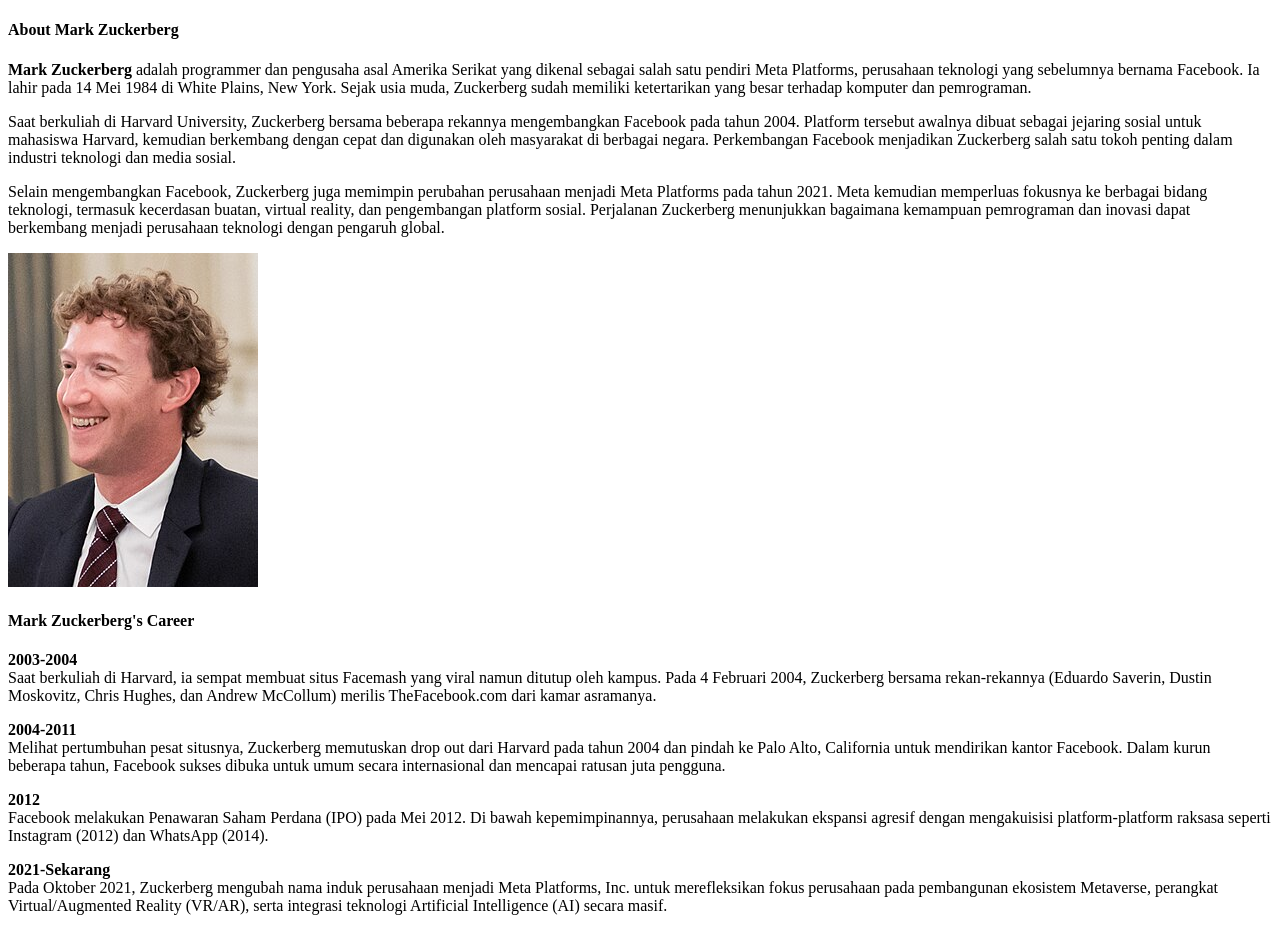
==== cv.html @ 71e7e444 "careers" ====
<!DOCTYPE html>
<html lang="en">
<head>
    <meta charset="UTF-8">
    <meta name="viewport" content="width=device-width, initial-scale=1.0">
    <title>Mark Zuckerberg | Portofolio</title>
    
    <link rel="stylesheet" href="style.css">
</head>

<body>
    <section id="about">
        <div class="profil">
            <h4> About Mark Zuckerberg</h4>
            <p><b>Mark Zuckerberg</b> adalah programmer dan pengusaha asal Amerika Serikat yang dikenal sebagai salah satu pendiri Meta Platforms, perusahaan teknologi yang sebelumnya bernama Facebook. Ia lahir pada 14 Mei 1984 di White Plains, New York. Sejak usia muda, Zuckerberg sudah memiliki ketertarikan yang besar terhadap komputer dan pemrograman.</p>
            <p>Saat berkuliah di Harvard University, Zuckerberg bersama beberapa rekannya mengembangkan Facebook pada tahun 2004. Platform tersebut awalnya dibuat sebagai jejaring sosial untuk mahasiswa Harvard, kemudian berkembang dengan cepat dan digunakan oleh masyarakat di berbagai negara. Perkembangan Facebook menjadikan Zuckerberg salah satu tokoh penting dalam industri teknologi dan media sosial.</p>
            <p>Selain mengembangkan Facebook, Zuckerberg juga memimpin perubahan perusahaan menjadi Meta Platforms pada tahun 2021. Meta kemudian memperluas fokusnya ke berbagai bidang teknologi, termasuk kecerdasan buatan, virtual reality, dan pengembangan platform sosial. Perjalanan Zuckerberg menunjukkan bagaimana kemampuan pemrograman dan inovasi dapat berkembang menjadi perusahaan teknologi dengan pengaruh global.</p>

            <img src="./images/markzuck.jpg">
        </div>
    </section>

    <section id="career">
        <div class="job">
            <h4> Mark Zuckerberg's Career </h4>
            <div class="timeline"> 
                <p> <b>2003-2004</b> <br> Saat berkuliah di Harvard, ia sempat membuat situs Facemash yang viral namun ditutup oleh kampus. Pada 4 Februari 2004, Zuckerberg bersama rekan-rekannya (Eduardo Saverin, Dustin Moskovitz, Chris Hughes, dan Andrew McCollum) merilis TheFacebook.com dari kamar asramanya.</p>
                <p> <b>2004-2011</b><br> Melihat pertumbuhan pesat situsnya, Zuckerberg memutuskan drop out dari Harvard pada tahun 2004 dan pindah ke Palo Alto, California untuk mendirikan kantor Facebook. Dalam kurun beberapa tahun, Facebook sukses dibuka untuk umum secara internasional dan mencapai ratusan juta pengguna.</p>
                <p> <b>2012</b> <br> Facebook melakukan Penawaran Saham Perdana (IPO) pada Mei 2012. Di bawah kepemimpinannya, perusahaan melakukan ekspansi agresif dengan mengakuisisi platform-platform raksasa seperti Instagram (2012) dan WhatsApp (2014).</p>
                <p> <b>2021-Sekarang</b> <br> Pada Oktober 2021, Zuckerberg mengubah nama induk perusahaan menjadi Meta Platforms, Inc. untuk merefleksikan fokus perusahaan pada pembangunan ekosistem Metaverse, perangkat Virtual/Augmented Reality (VR/AR), serta integrasi teknologi Artificial Intelligence (AI) secara masif.</p>
            </div>
        </div>
    </section>

    <section id="education">
        <div class="study">

        </div>
    </section>
</body>
</html>
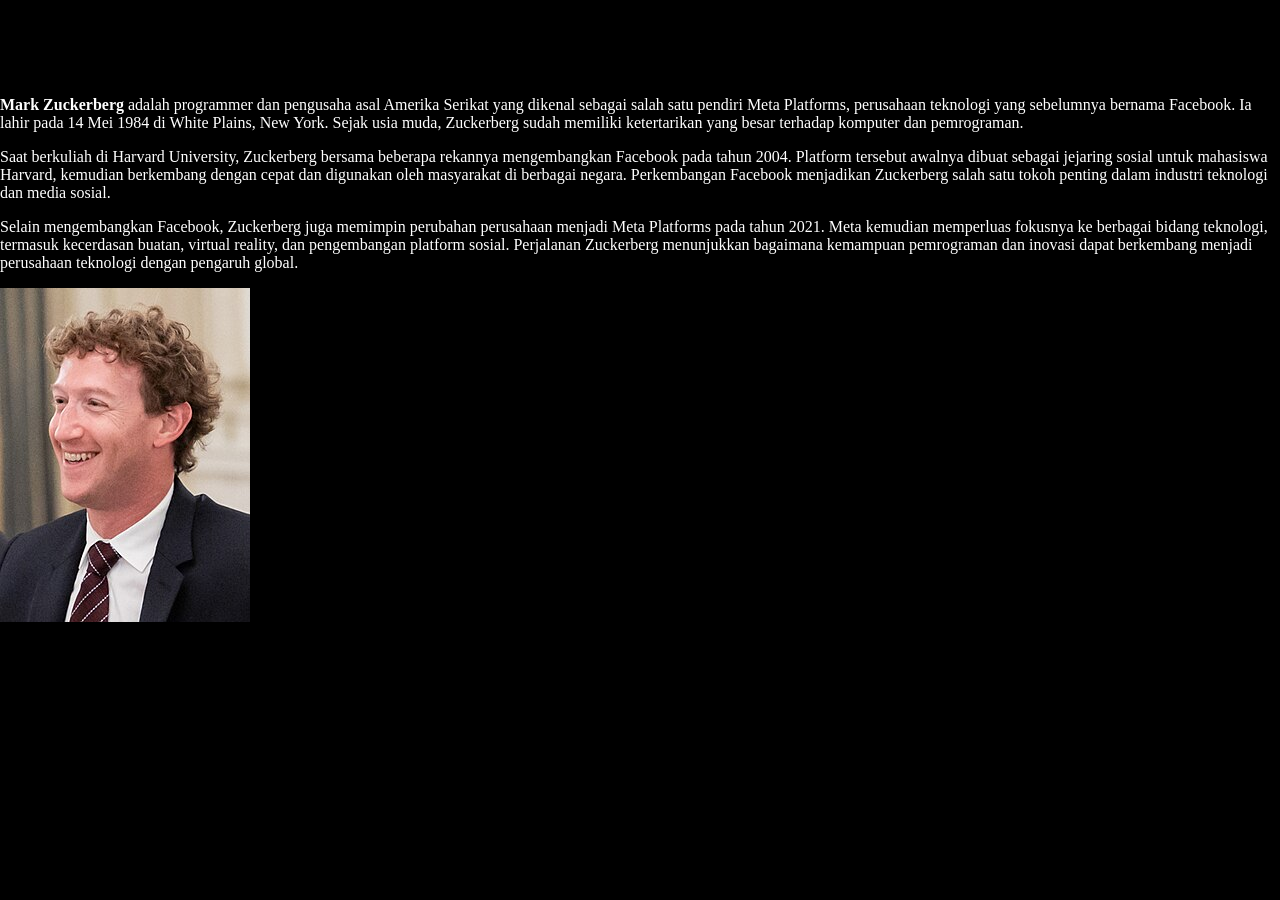
==== commit d977ed4e: "Update" ====
--- a/cv.html
+++ b/cv.html
@@ -11,7 +11,6 @@
 <body>
     <section id="about">
         <div class="profil">
-            <h4> About Mark Zuckerberg</h4>
             <p><b>Mark Zuckerberg</b> adalah programmer dan pengusaha asal Amerika Serikat yang dikenal sebagai salah satu pendiri Meta Platforms, perusahaan teknologi yang sebelumnya bernama Facebook. Ia lahir pada 14 Mei 1984 di White Plains, New York. Sejak usia muda, Zuckerberg sudah memiliki ketertarikan yang besar terhadap komputer dan pemrograman.</p>
             <p>Saat berkuliah di Harvard University, Zuckerberg bersama beberapa rekannya mengembangkan Facebook pada tahun 2004. Platform tersebut awalnya dibuat sebagai jejaring sosial untuk mahasiswa Harvard, kemudian berkembang dengan cepat dan digunakan oleh masyarakat di berbagai negara. Perkembangan Facebook menjadikan Zuckerberg salah satu tokoh penting dalam industri teknologi dan media sosial.</p>
             <p>Selain mengembangkan Facebook, Zuckerberg juga memimpin perubahan perusahaan menjadi Meta Platforms pada tahun 2021. Meta kemudian memperluas fokusnya ke berbagai bidang teknologi, termasuk kecerdasan buatan, virtual reality, dan pengembangan platform sosial. Perjalanan Zuckerberg menunjukkan bagaimana kemampuan pemrograman dan inovasi dapat berkembang menjadi perusahaan teknologi dengan pengaruh global.</p>
@@ -22,13 +21,7 @@
 
     <section id="career">
         <div class="job">
-            <h4> Mark Zuckerberg's Career </h4>
-            <div class="timeline"> 
-                <p> <b>2003-2004</b> <br> Saat berkuliah di Harvard, ia sempat membuat situs Facemash yang viral namun ditutup oleh kampus. Pada 4 Februari 2004, Zuckerberg bersama rekan-rekannya (Eduardo Saverin, Dustin Moskovitz, Chris Hughes, dan Andrew McCollum) merilis TheFacebook.com dari kamar asramanya.</p>
-                <p> <b>2004-2011</b><br> Melihat pertumbuhan pesat situsnya, Zuckerberg memutuskan drop out dari Harvard pada tahun 2004 dan pindah ke Palo Alto, California untuk mendirikan kantor Facebook. Dalam kurun beberapa tahun, Facebook sukses dibuka untuk umum secara internasional dan mencapai ratusan juta pengguna.</p>
-                <p> <b>2012</b> <br> Facebook melakukan Penawaran Saham Perdana (IPO) pada Mei 2012. Di bawah kepemimpinannya, perusahaan melakukan ekspansi agresif dengan mengakuisisi platform-platform raksasa seperti Instagram (2012) dan WhatsApp (2014).</p>
-                <p> <b>2021-Sekarang</b> <br> Pada Oktober 2021, Zuckerberg mengubah nama induk perusahaan menjadi Meta Platforms, Inc. untuk merefleksikan fokus perusahaan pada pembangunan ekosistem Metaverse, perangkat Virtual/Augmented Reality (VR/AR), serta integrasi teknologi Artificial Intelligence (AI) secara masif.</p>
-            </div>
+            
         </div>
     </section>
 
--- a/style.css
+++ b/style.css
@@ -0,0 +1,119 @@
+body {
+    margin: 0;
+    padding-top: 80px;
+    background-color: black;
+    color: white;
+}
+
+nav {
+    display: flex;
+    justify-content: space-between;
+    align-items: center;
+    padding: 20px 60px;
+    background-color: black;
+    box-shadow: 0 2px 10px rgba(0, 0, 0, 0.1);
+
+    position: fixed;
+    top: 0;
+    left: 0;
+    width: 100%;
+    box-sizing: border-box;
+    z-index: 1000;
+}
+
+nav h1 {
+    font-size: 24px;
+    margin: 0;
+}
+
+#nav {
+    display: flex;
+    list-style: none;
+    gap: 35px;
+    margin: 0;
+    padding: 0;
+}
+
+#nav a {
+    text-decoration: none;
+    color: white;
+    font-size: 16px;
+    font-weight: bold;
+    transition: 0.3s;
+}
+
+#nav a:hover {
+    text-decoration: underline;
+}
+
+#home {
+    text-align: center;
+    padding: 200px 20px;
+}
+
+#home h2 {
+    max-width: 1100px;
+    margin: 0 auto 40px;
+    text-align: left;
+    font-size: 80px;
+}
+
+.konten {
+    max-width: 1100px;
+    margin: auto;
+    display: flex;
+    align-items: center;
+    justify-content: space-between;
+    gap: 60px;
+}
+
+.deskripsi {
+    max-width: 900px;
+    text-align: left;
+    font-size: 25px;
+    line-height: 1.6;
+}
+
+#home button {
+    margin-top: 30px;
+    padding: 15px 35px;
+    font-size: 17px;
+    font-weight: bold;
+    border: none;
+    border-radius: 8px;
+    background-color: white;
+    color: black;
+    cursor: pointer;
+    transition: 0.3s;
+}
+
+#home button:hover {
+    transform: scale(1.05);
+    background-color: black;
+    color: white;
+    border: 2px solid white;
+}
+
+@media (max-width: 768px) {
+    nav {
+        padding: 20px;
+    }
+
+    #nav {
+        gap: 15px;
+    }
+
+    .konten {
+        flex-direction: column;
+        text-align: center;
+    }
+
+    .deskripsi {
+        text-align: center;
+    }
+
+    #home img {
+        width: 280px;
+        height: 280px;
+    }
+}
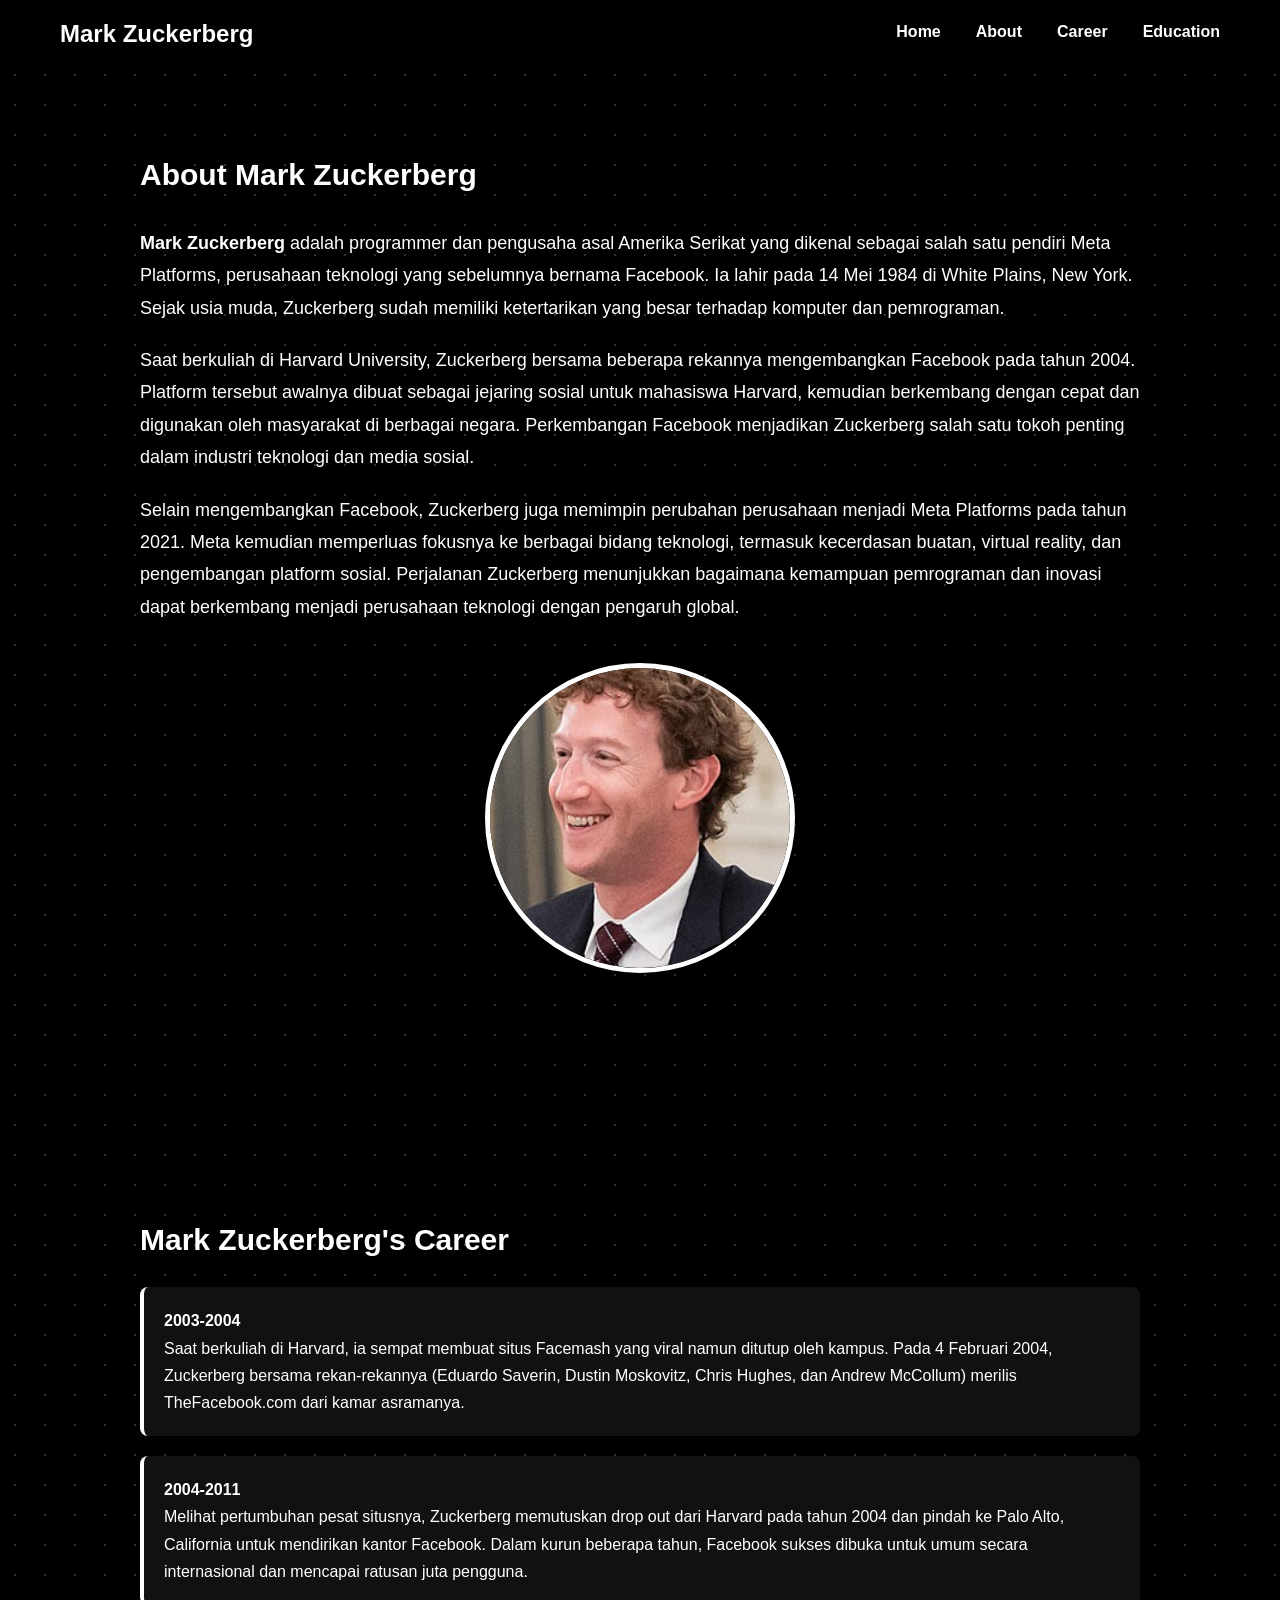
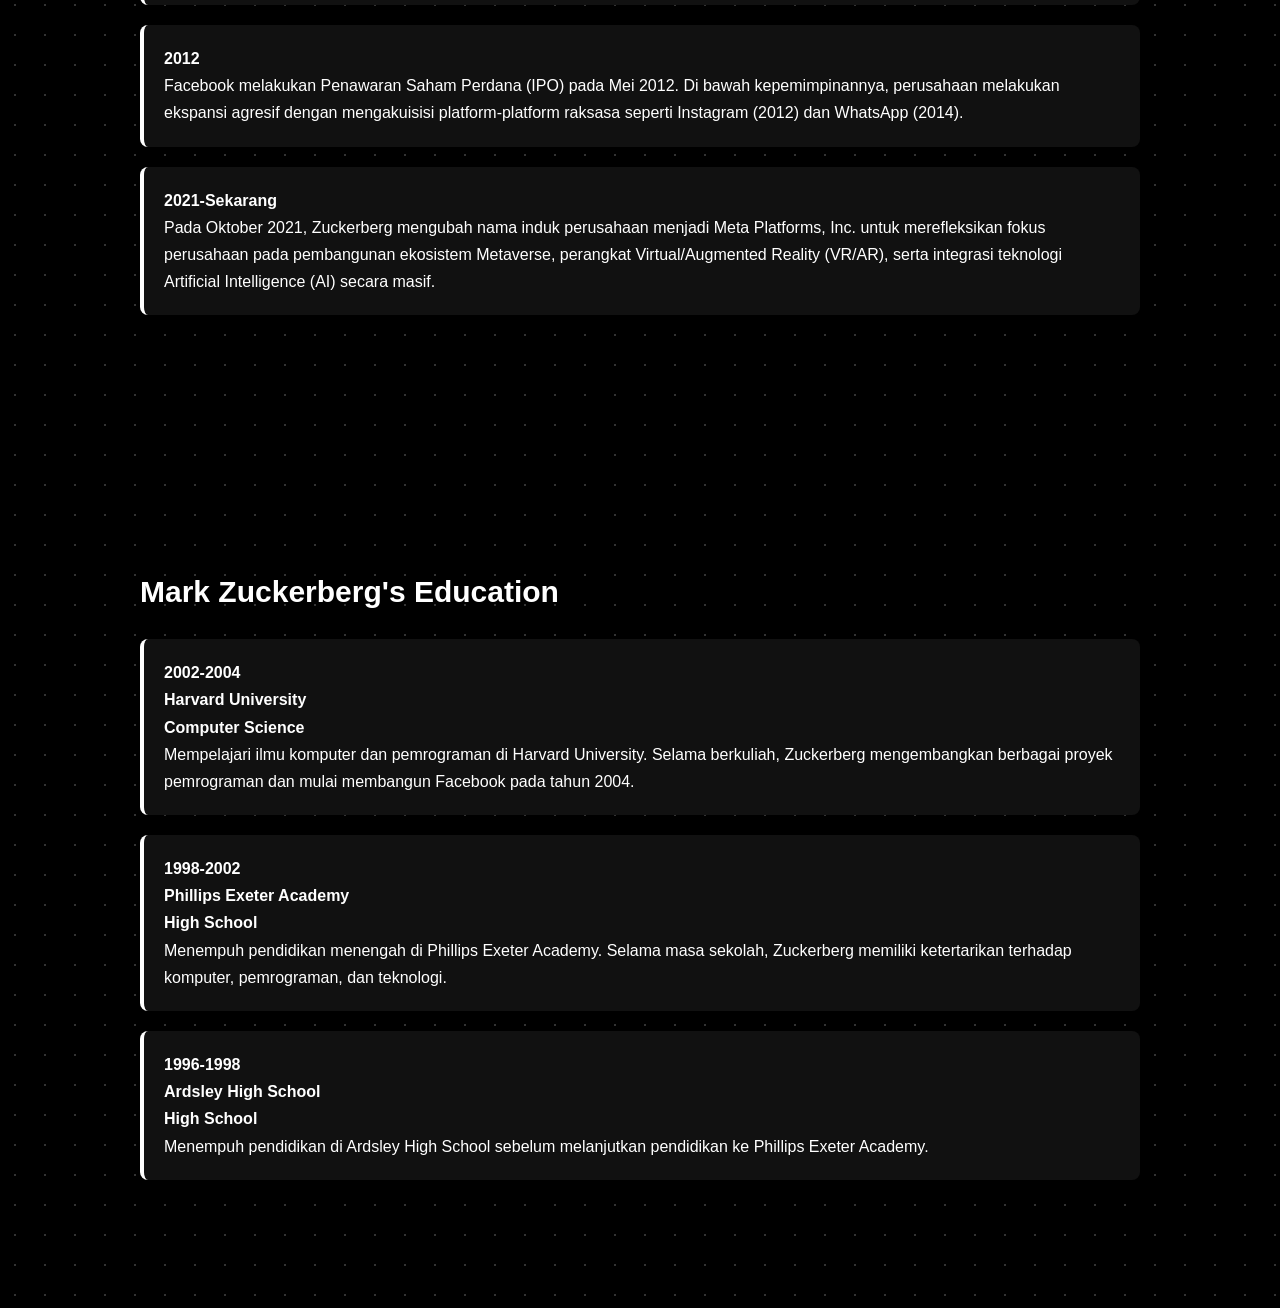
==== commit ceb6de70: "education" ====
--- a/cv.html
+++ b/cv.html
@@ -9,26 +9,54 @@
 </head>
 
 <body>
+    <header>
+        <nav>
+            <h1>Mark Zuckerberg</h1>
+                <ul id="nav">
+                    <li><a href="#home">Home</a></li>
+                    <li><a href="cv.html#about" target="_blank">About</a></li>
+                    <li><a href="cv.html#career" target="_blank">Career</a></li>
+                    <li><a href="cv.html#education" target="_blank">Education</a></li>
+                </ul>
+        </nav>
+    </header>
+
     <section id="about">
         <div class="profil">
+            <h4> About Mark Zuckerberg</h4>
             <p><b>Mark Zuckerberg</b> adalah programmer dan pengusaha asal Amerika Serikat yang dikenal sebagai salah satu pendiri Meta Platforms, perusahaan teknologi yang sebelumnya bernama Facebook. Ia lahir pada 14 Mei 1984 di White Plains, New York. Sejak usia muda, Zuckerberg sudah memiliki ketertarikan yang besar terhadap komputer dan pemrograman.</p>
             <p>Saat berkuliah di Harvard University, Zuckerberg bersama beberapa rekannya mengembangkan Facebook pada tahun 2004. Platform tersebut awalnya dibuat sebagai jejaring sosial untuk mahasiswa Harvard, kemudian berkembang dengan cepat dan digunakan oleh masyarakat di berbagai negara. Perkembangan Facebook menjadikan Zuckerberg salah satu tokoh penting dalam industri teknologi dan media sosial.</p>
             <p>Selain mengembangkan Facebook, Zuckerberg juga memimpin perubahan perusahaan menjadi Meta Platforms pada tahun 2021. Meta kemudian memperluas fokusnya ke berbagai bidang teknologi, termasuk kecerdasan buatan, virtual reality, dan pengembangan platform sosial. Perjalanan Zuckerberg menunjukkan bagaimana kemampuan pemrograman dan inovasi dapat berkembang menjadi perusahaan teknologi dengan pengaruh global.</p>
 
-            <img src="./images/markzuck.jpg">
+            <div class="profil-img">
+                <img src="./images/markzuck.jpg">
+            </div>
         </div>
     </section>
 
     <section id="career">
         <div class="job">
-            
+            <h4> Mark Zuckerberg's Career </h4>
+            <div class="timeline"> 
+                <p> <b>2003-2004</b> <br> Saat berkuliah di Harvard, ia sempat membuat situs Facemash yang viral namun ditutup oleh kampus. Pada 4 Februari 2004, Zuckerberg bersama rekan-rekannya (Eduardo Saverin, Dustin Moskovitz, Chris Hughes, dan Andrew McCollum) merilis TheFacebook.com dari kamar asramanya.</p>
+                <p> <b>2004-2011</b><br> Melihat pertumbuhan pesat situsnya, Zuckerberg memutuskan drop out dari Harvard pada tahun 2004 dan pindah ke Palo Alto, California untuk mendirikan kantor Facebook. Dalam kurun beberapa tahun, Facebook sukses dibuka untuk umum secara internasional dan mencapai ratusan juta pengguna.</p>
+                <p> <b>2012</b> <br> Facebook melakukan Penawaran Saham Perdana (IPO) pada Mei 2012. Di bawah kepemimpinannya, perusahaan melakukan ekspansi agresif dengan mengakuisisi platform-platform raksasa seperti Instagram (2012) dan WhatsApp (2014).</p>
+                <p> <b>2021-Sekarang</b> <br> Pada Oktober 2021, Zuckerberg mengubah nama induk perusahaan menjadi Meta Platforms, Inc. untuk merefleksikan fokus perusahaan pada pembangunan ekosistem Metaverse, perangkat Virtual/Augmented Reality (VR/AR), serta integrasi teknologi Artificial Intelligence (AI) secara masif.</p>
+            </div>
         </div>
     </section>
 
     <section id="education">
-        <div class="study">
+    <div class="study">
+        <h4>Mark Zuckerberg's Education</h4>
 
+        <div class="timeline">
+            <p> <b>2002-2004</b> <br> <b>Harvard University</b> <br> <b>Computer Science</b> <br> Mempelajari ilmu komputer dan pemrograman di Harvard University. Selama berkuliah, Zuckerberg mengembangkan berbagai proyek pemrograman dan mulai membangun Facebook pada tahun 2004.</p>
+            <p> <b>1998-2002</b> <br> <b>Phillips Exeter Academy</b> <br> <b>High School</b> <br> Menempuh pendidikan menengah di Phillips Exeter Academy. Selama masa sekolah, Zuckerberg memiliki ketertarikan terhadap komputer, pemrograman, dan teknologi.</p>
+            <p> <b>1996-1998</b> <br> <b>Ardsley High School</b> <br> <b>High School</b> <br> Menempuh pendidikan di Ardsley High School sebelum melanjutkan pendidikan ke Phillips Exeter Academy.</p>
         </div>
-    </section>
+    </div>
+    
+</section>
 </body>
 </html>
--- a/style.css
+++ b/style.css
@@ -1,7 +1,12 @@
+@font-face {
+    font-family: 'Moderniz.otf';
+    src: url('./font/Moderniz.otf');
+}
+
 body {
-    margin: 0;
-    padding-top: 80px;
     background-color: black;
+    background-image: radial-gradient(#333 1px, transparent 1px);
+    background-size: 30px 30px;
     color: white;
 }
 
@@ -11,7 +16,6 @@
     align-items: center;
     padding: 20px 60px;
     background-color: black;
-    box-shadow: 0 2px 10px rgba(0, 0, 0, 0.1);
 
     position: fixed;
     top: 0;
@@ -20,10 +24,10 @@
     box-sizing: border-box;
     z-index: 1000;
 }
-
 nav h1 {
     font-size: 24px;
     margin: 0;
+    font-family: 'Moderniz.otf', sans-serif;
 }
 
 #nav {
@@ -39,11 +43,16 @@
     color: white;
     font-size: 16px;
     font-weight: bold;
-    transition: 0.3s;
+    font-family: 'Poppins', sans-serif;
+    padding-bottom: 5px;
+    transition: 0.3s;
+    display: inline-block;
 }
 
 #nav a:hover {
-    text-decoration: underline;
+    color: white;
+    transform: scale(1.05);
+    border-bottom: 2px solid white;
 }
 
 #home {
@@ -56,6 +65,7 @@
     margin: 0 auto 40px;
     text-align: left;
     font-size: 80px;
+    font-family: 'Moderniz.otf', sans-serif;
 }
 
 .konten {
@@ -72,10 +82,10 @@
     text-align: left;
     font-size: 25px;
     line-height: 1.6;
+    font-family: 'Poppins', sans-serif;
 }
 
 #home button {
-    margin-top: 30px;
     padding: 15px 35px;
     font-size: 17px;
     font-weight: bold;
@@ -85,6 +95,7 @@
     color: black;
     cursor: pointer;
     transition: 0.3s;
+    font-family: 'Moderniz', sans-serif;
 }
 
 #home button:hover {
@@ -94,26 +105,151 @@
     border: 2px solid white;
 }
 
-@media (max-width: 768px) {
-    nav {
-        padding: 20px;
-    }
-
-    #nav {
-        gap: 15px;
-    }
-
-    .konten {
-        flex-direction: column;
-        text-align: center;
-    }
-
-    .deskripsi {
-        text-align: center;
-    }
-
-    #home img {
-        width: 280px;
-        height: 280px;
-    }
+#about {
+    padding: 70px;
+}
+
+#about h4 {
+    font-size: 25px;
+    font-family: 'Moderniz.otf', sans-serif;
+}
+
+.profil {
+    max-width: 1000px;
+    text-align: left;
+    font-size: 20px;
+    line-height: 1.6;
+    font-family: 'Poppins', sans-serif;
+}
+
+.profil img {
+    width: 350px;
+    height: 350px;
+    object-fit: cover;
+    border-radius: 50%;
+}
+/* ABOUT */
+#about {
+    padding: 100px 70px;
+}
+
+#about h4 {
+    font-size: 30px;
+    margin-bottom: 25px;
+}
+
+.profil {
+    max-width: 1000px;
+    margin: auto;
+    text-align: left;
+    font-size: 18px;
+    line-height: 1.8;
+    font-family: 'Poppins', sans-serif;
+}
+
+.profil p {
+    margin-bottom: 20px;
+}
+
+.profil-img {
+    text-align: center;
+    margin-top: 40px;
+}
+
+.profil img {
+    width: 300px;
+    height: 300px;
+    object-fit: cover;
+    border-radius: 50%;
+    border: 5px solid white;
+}
+
+
+/* CAREER */
+#career {
+    padding: 100px 70px;
+}
+
+.job {
+    max-width: 1000px;
+    margin: auto;
+}
+
+.job h4 {
+    font-size: 30px;
+    font-family: 'Moderniz.otf', sans-serif;
+    margin-bottom: 30px;
+}
+
+.timeline p {
+    background-color: #111;
+    padding: 20px;
+    margin-bottom: 20px;
+    border-left: 4px solid white;
+    border-radius: 8px;
+    font-family: 'Poppins', sans-serif;
+    line-height: 1.7;
+    transition: 0.3s;
+}
+
+.timeline p:hover {
+    transform: translateX(8px);
+}
+
+
+/* EDUCATION */
+#education {
+    padding: 100px 70px;
+}
+
+.study {
+    max-width: 1000px;
+    margin: auto;
+}
+
+.study h4 {
+    font-size: 30px;
+    font-family: 'Moderniz.otf', sans-serif;
+    margin-bottom: 30px;
+}
+
+.study .timeline p {
+    background-color: #111;
+    padding: 20px;
+    margin-bottom: 20px;
+    border-left: 4px solid white;
+    border-radius: 8px;
+    font-family: 'Poppins', sans-serif;
+    line-height: 1.7;
+    transition: 0.3s;
+}
+
+.study .timeline p:hover {
+    transform: translateX(8px);
+}
+.popup {
+    display: none;
+    position: fixed;
+    top: 0;
+    left: 0;
+    width: 100%;
+    height: 100%;
+    background-color: rgba(0, 0, 0, 0.8);
+    justify-content: center;
+    align-items: center;
+    z-index: 2000;
+}
+
+.popup img {
+    width: 500px;
+    max-width: 80%;
+    border-radius: 10px;
+}
+
+.popup span {
+    position: absolute;
+    top: 30px;
+    right: 50px;
+    font-size: 40px;
+    cursor: pointer;
 }
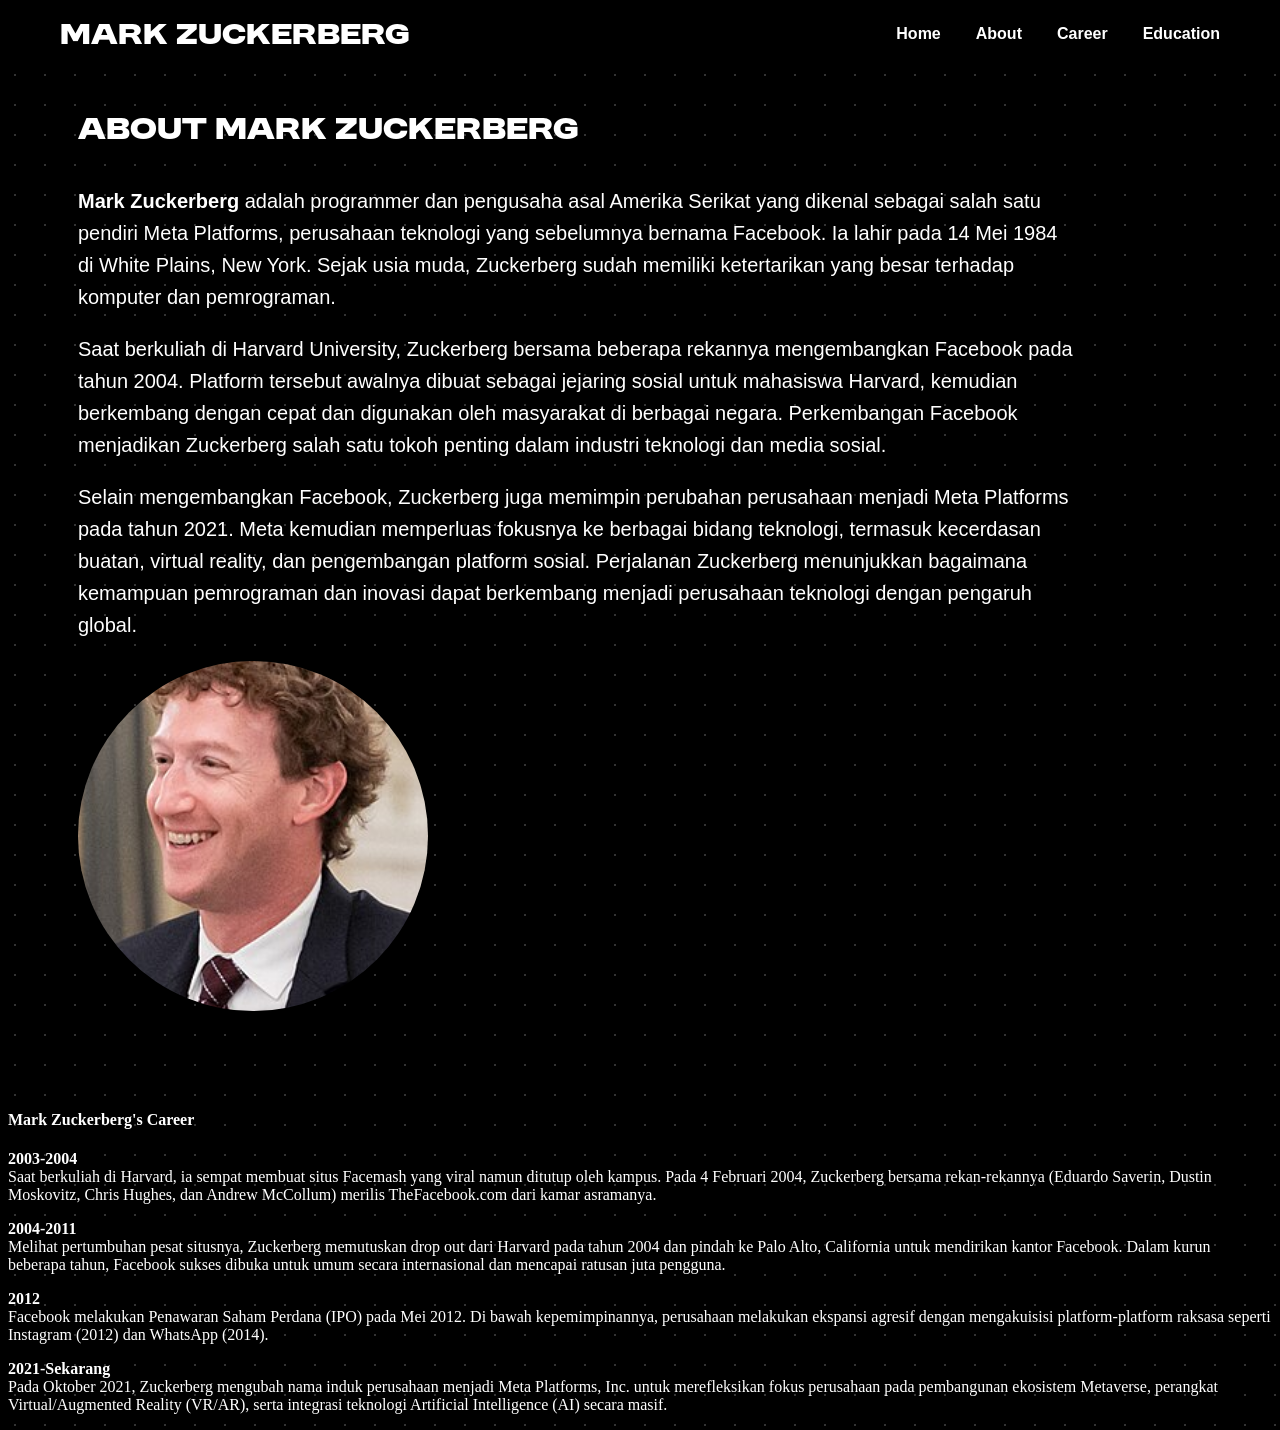
==== commit 6ea4776c: "landing page dan cv" ====
--- a/cv.html
+++ b/cv.html
@@ -47,16 +47,9 @@
     </section>
 
     <section id="education">
-    <div class="study">
-        <h4>Mark Zuckerberg's Education</h4>
+        <div class="study">
 
-        <div class="timeline">
-            <p> <b>2002-2004</b> <br> <b>Harvard University</b> <br> <b>Computer Science</b> <br> Mempelajari ilmu komputer dan pemrograman di Harvard University. Selama berkuliah, Zuckerberg mengembangkan berbagai proyek pemrograman dan mulai membangun Facebook pada tahun 2004.</p>
-            <p> <b>1998-2002</b> <br> <b>Phillips Exeter Academy</b> <br> <b>High School</b> <br> Menempuh pendidikan menengah di Phillips Exeter Academy. Selama masa sekolah, Zuckerberg memiliki ketertarikan terhadap komputer, pemrograman, dan teknologi.</p>
-            <p> <b>1996-1998</b> <br> <b>Ardsley High School</b> <br> <b>High School</b> <br> Menempuh pendidikan di Ardsley High School sebelum melanjutkan pendidikan ke Phillips Exeter Academy.</p>
         </div>
-    </div>
-    
-</section>
+    </section>
 </body>
 </html>
--- a/style.css
+++ b/style.css
@@ -127,129 +127,4 @@
     height: 350px;
     object-fit: cover;
     border-radius: 50%;
-}
-/* ABOUT */
-#about {
-    padding: 100px 70px;
-}
-
-#about h4 {
-    font-size: 30px;
-    margin-bottom: 25px;
-}
-
-.profil {
-    max-width: 1000px;
-    margin: auto;
-    text-align: left;
-    font-size: 18px;
-    line-height: 1.8;
-    font-family: 'Poppins', sans-serif;
-}
-
-.profil p {
-    margin-bottom: 20px;
-}
-
-.profil-img {
-    text-align: center;
-    margin-top: 40px;
-}
-
-.profil img {
-    width: 300px;
-    height: 300px;
-    object-fit: cover;
-    border-radius: 50%;
-    border: 5px solid white;
-}
-
-
-/* CAREER */
-#career {
-    padding: 100px 70px;
-}
-
-.job {
-    max-width: 1000px;
-    margin: auto;
-}
-
-.job h4 {
-    font-size: 30px;
-    font-family: 'Moderniz.otf', sans-serif;
-    margin-bottom: 30px;
-}
-
-.timeline p {
-    background-color: #111;
-    padding: 20px;
-    margin-bottom: 20px;
-    border-left: 4px solid white;
-    border-radius: 8px;
-    font-family: 'Poppins', sans-serif;
-    line-height: 1.7;
-    transition: 0.3s;
-}
-
-.timeline p:hover {
-    transform: translateX(8px);
-}
-
-
-/* EDUCATION */
-#education {
-    padding: 100px 70px;
-}
-
-.study {
-    max-width: 1000px;
-    margin: auto;
-}
-
-.study h4 {
-    font-size: 30px;
-    font-family: 'Moderniz.otf', sans-serif;
-    margin-bottom: 30px;
-}
-
-.study .timeline p {
-    background-color: #111;
-    padding: 20px;
-    margin-bottom: 20px;
-    border-left: 4px solid white;
-    border-radius: 8px;
-    font-family: 'Poppins', sans-serif;
-    line-height: 1.7;
-    transition: 0.3s;
-}
-
-.study .timeline p:hover {
-    transform: translateX(8px);
-}
-.popup {
-    display: none;
-    position: fixed;
-    top: 0;
-    left: 0;
-    width: 100%;
-    height: 100%;
-    background-color: rgba(0, 0, 0, 0.8);
-    justify-content: center;
-    align-items: center;
-    z-index: 2000;
-}
-
-.popup img {
-    width: 500px;
-    max-width: 80%;
-    border-radius: 10px;
-}
-
-.popup span {
-    position: absolute;
-    top: 30px;
-    right: 50px;
-    font-size: 40px;
-    cursor: pointer;
 }
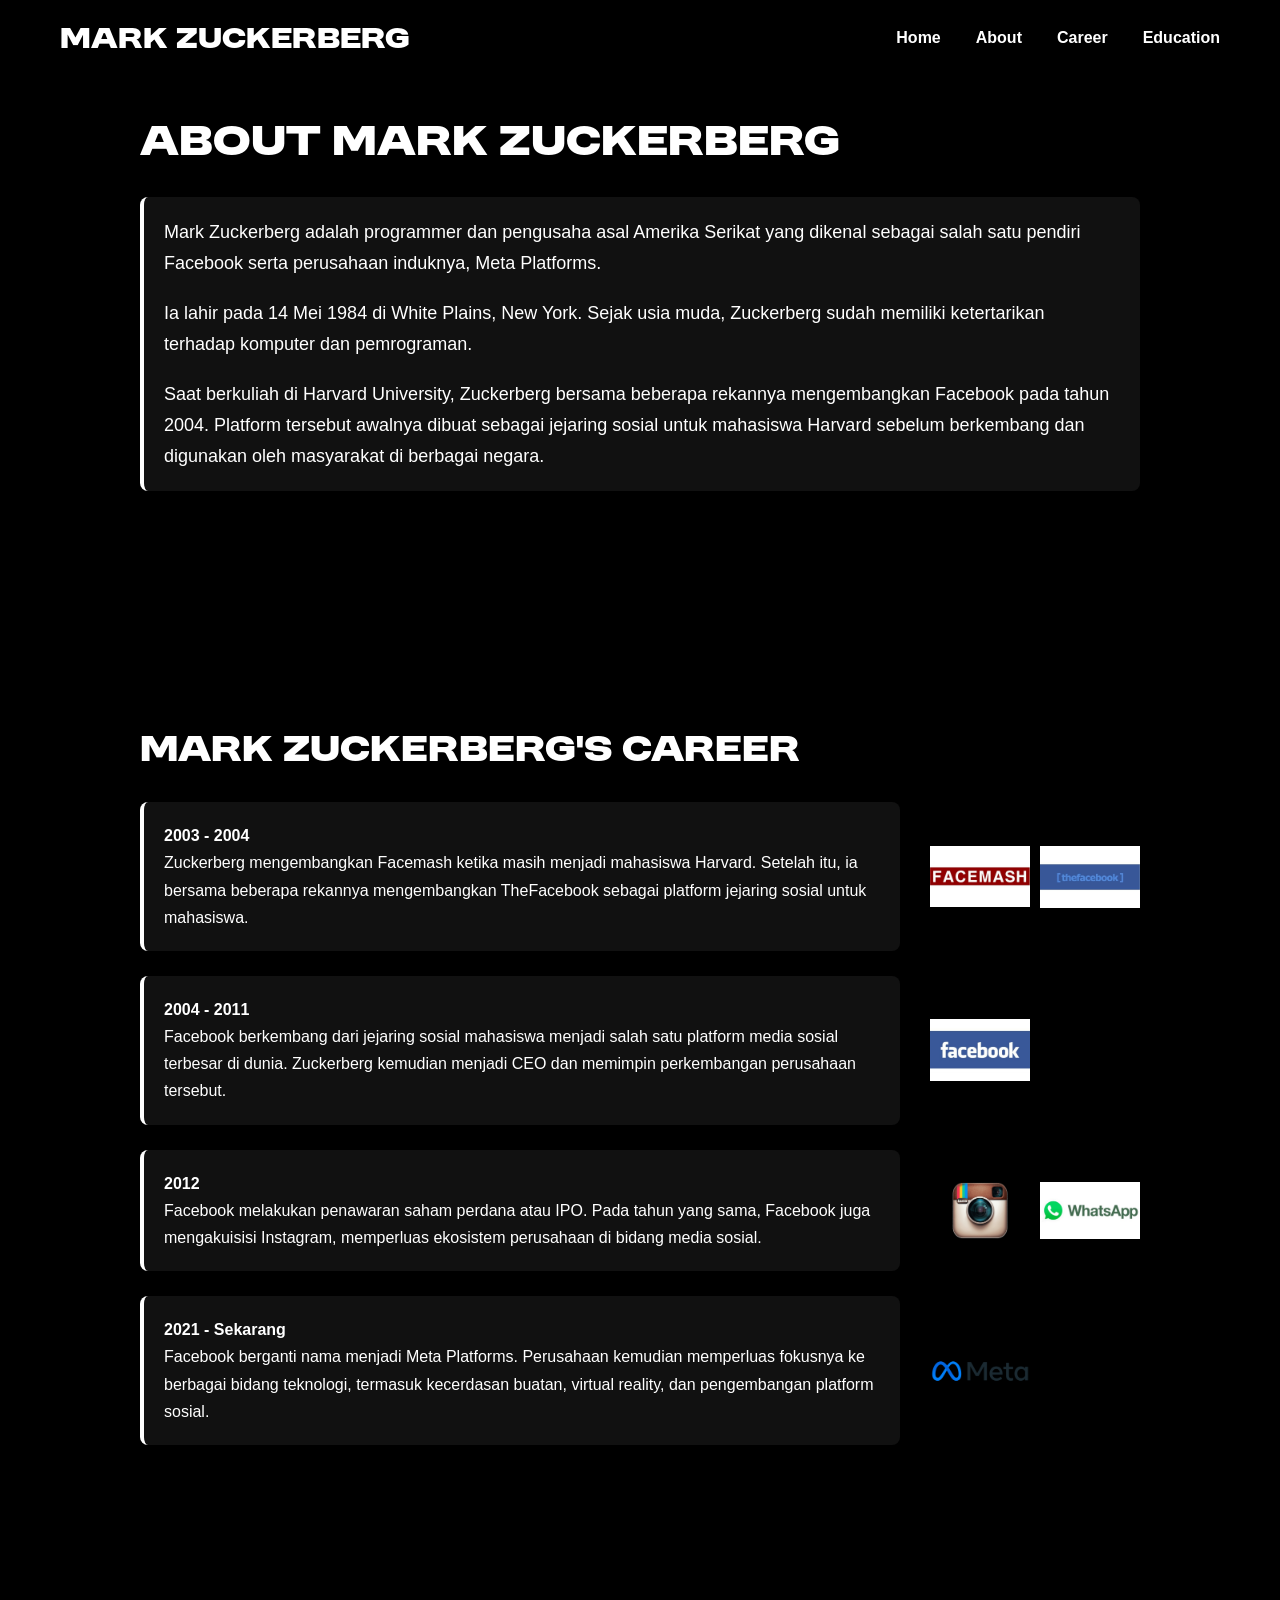
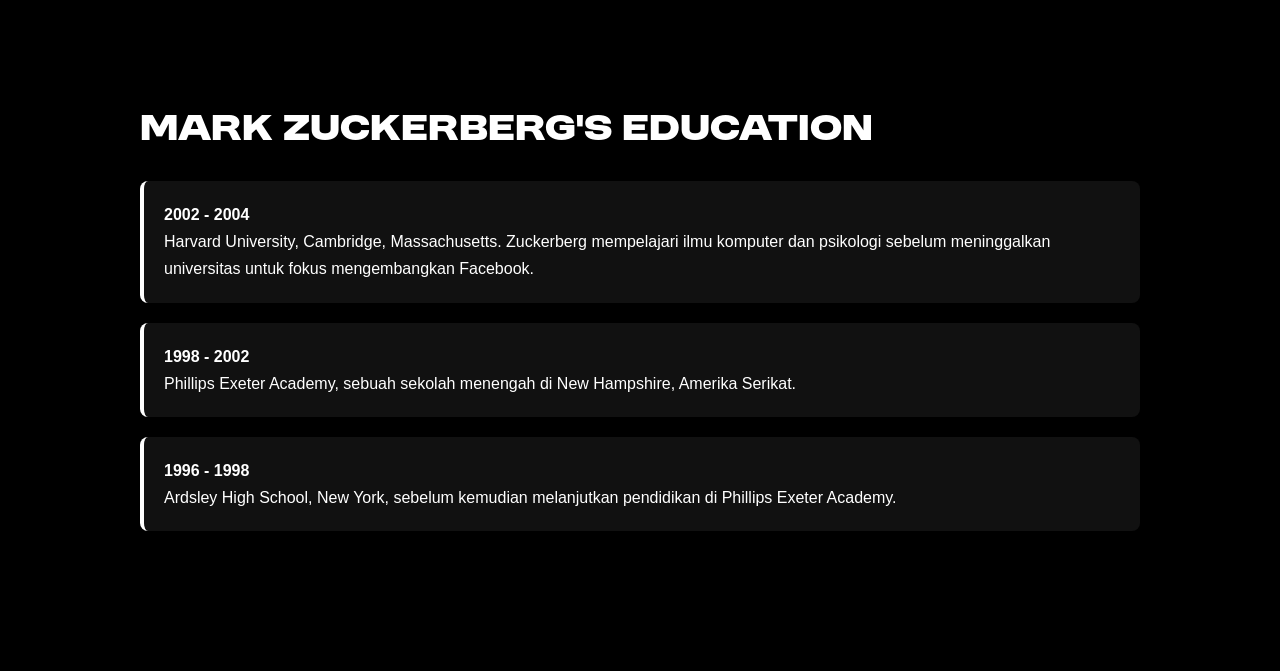
==== commit 62ce2694: "update banyak" ====
--- a/cv.html
+++ b/cv.html
@@ -3,53 +3,183 @@
 <head>
     <meta charset="UTF-8">
     <meta name="viewport" content="width=device-width, initial-scale=1.0">
-    <title>Mark Zuckerberg | Portofolio</title>
-    
+
+    <title>Mark Zuckerberg | Portfolio</title>
+
     <link rel="stylesheet" href="style.css">
 </head>
 
 <body>
+
+    <!-- NAVBAR -->
     <header>
         <nav>
             <h1>Mark Zuckerberg</h1>
-                <ul id="nav">
-                    <li><a href="#home">Home</a></li>
-                    <li><a href="cv.html#about" target="_blank">About</a></li>
-                    <li><a href="cv.html#career" target="_blank">Career</a></li>
-                    <li><a href="cv.html#education" target="_blank">Education</a></li>
-                </ul>
+
+            <ul id="nav">
+                <li><a href="index.html#home">Home</a></li>
+                <li><a href="cv.html#about">About</a></li>
+                <li><a href="cv.html#career">Career</a></li>
+                <li><a href="cv.html#education">Education</a></li>
+            </ul>
         </nav>
     </header>
 
+
+    <!-- ABOUT -->
     <section id="about">
+
+        <h4>About Mark Zuckerberg</h4>
+
         <div class="profil">
-            <h4> About Mark Zuckerberg</h4>
-            <p><b>Mark Zuckerberg</b> adalah programmer dan pengusaha asal Amerika Serikat yang dikenal sebagai salah satu pendiri Meta Platforms, perusahaan teknologi yang sebelumnya bernama Facebook. Ia lahir pada 14 Mei 1984 di White Plains, New York. Sejak usia muda, Zuckerberg sudah memiliki ketertarikan yang besar terhadap komputer dan pemrograman.</p>
-            <p>Saat berkuliah di Harvard University, Zuckerberg bersama beberapa rekannya mengembangkan Facebook pada tahun 2004. Platform tersebut awalnya dibuat sebagai jejaring sosial untuk mahasiswa Harvard, kemudian berkembang dengan cepat dan digunakan oleh masyarakat di berbagai negara. Perkembangan Facebook menjadikan Zuckerberg salah satu tokoh penting dalam industri teknologi dan media sosial.</p>
-            <p>Selain mengembangkan Facebook, Zuckerberg juga memimpin perubahan perusahaan menjadi Meta Platforms pada tahun 2021. Meta kemudian memperluas fokusnya ke berbagai bidang teknologi, termasuk kecerdasan buatan, virtual reality, dan pengembangan platform sosial. Perjalanan Zuckerberg menunjukkan bagaimana kemampuan pemrograman dan inovasi dapat berkembang menjadi perusahaan teknologi dengan pengaruh global.</p>
 
-            <div class="profil-img">
-                <img src="./images/markzuck.jpg">
-            </div>
+            <p>
+                Mark Zuckerberg adalah programmer dan pengusaha asal Amerika
+                Serikat yang dikenal sebagai salah satu pendiri Facebook serta
+                perusahaan induknya, Meta Platforms.
+            </p>
+
+            <p>
+                Ia lahir pada 14 Mei 1984 di White Plains, New York. Sejak usia
+                muda, Zuckerberg sudah memiliki ketertarikan terhadap komputer
+                dan pemrograman.
+            </p>
+
+            <p>
+                Saat berkuliah di Harvard University, Zuckerberg bersama
+                beberapa rekannya mengembangkan Facebook pada tahun 2004.
+                Platform tersebut awalnya dibuat sebagai jejaring sosial untuk
+                mahasiswa Harvard sebelum berkembang dan digunakan oleh
+                masyarakat di berbagai negara.
+            </p>
+
         </div>
+
     </section>
 
+
+    <!-- CAREER -->
     <section id="career">
+
         <div class="job">
-            <h4> Mark Zuckerberg's Career </h4>
-            <div class="timeline"> 
-                <p> <b>2003-2004</b> <br> Saat berkuliah di Harvard, ia sempat membuat situs Facemash yang viral namun ditutup oleh kampus. Pada 4 Februari 2004, Zuckerberg bersama rekan-rekannya (Eduardo Saverin, Dustin Moskovitz, Chris Hughes, dan Andrew McCollum) merilis TheFacebook.com dari kamar asramanya.</p>
-                <p> <b>2004-2011</b><br> Melihat pertumbuhan pesat situsnya, Zuckerberg memutuskan drop out dari Harvard pada tahun 2004 dan pindah ke Palo Alto, California untuk mendirikan kantor Facebook. Dalam kurun beberapa tahun, Facebook sukses dibuka untuk umum secara internasional dan mencapai ratusan juta pengguna.</p>
-                <p> <b>2012</b> <br> Facebook melakukan Penawaran Saham Perdana (IPO) pada Mei 2012. Di bawah kepemimpinannya, perusahaan melakukan ekspansi agresif dengan mengakuisisi platform-platform raksasa seperti Instagram (2012) dan WhatsApp (2014).</p>
-                <p> <b>2021-Sekarang</b> <br> Pada Oktober 2021, Zuckerberg mengubah nama induk perusahaan menjadi Meta Platforms, Inc. untuk merefleksikan fokus perusahaan pada pembangunan ekosistem Metaverse, perangkat Virtual/Augmented Reality (VR/AR), serta integrasi teknologi Artificial Intelligence (AI) secara masif.</p>
+
+            <h4>Mark Zuckerberg's Career</h4>
+
+            <div class="timeline">
+
+                <!-- 2003 - 2004 -->
+                <div class="timeline-item">
+
+                    <p>
+                        <b>2003 - 2004</b><br>
+                        Zuckerberg mengembangkan Facemash ketika masih menjadi
+                        mahasiswa Harvard. Setelah itu, ia bersama beberapa
+                        rekannya mengembangkan TheFacebook sebagai platform
+                        jejaring sosial untuk mahasiswa.
+                    </p>
+
+                    <div class="timeline-images">
+                        <img src="./images/facemash.jpg" alt="Facemash">
+                        <img src="./images/thefacebook.jpg" alt="TheFacebook">
+                    </div>
+
+                </div>
+
+
+                <!-- 2004 - 2011 -->
+                <div class="timeline-item">
+
+                    <p>
+                        <b>2004 - 2011</b><br>
+                        Facebook berkembang dari jejaring sosial mahasiswa
+                        menjadi salah satu platform media sosial terbesar di
+                        dunia. Zuckerberg kemudian menjadi CEO dan memimpin
+                        perkembangan perusahaan tersebut.
+                    </p>
+
+                    <div class="timeline-images">
+                        <img src="./images/facebook.jpg" alt="Facebook">
+                    </div>
+
+                </div>
+
+
+                <!-- 2012 -->
+                <div class="timeline-item">
+
+                    <p>
+                        <b>2012</b><br>
+                        Facebook melakukan penawaran saham perdana atau IPO.
+                        Pada tahun yang sama, Facebook juga mengakuisisi
+                        Instagram, memperluas ekosistem perusahaan di bidang
+                        media sosial.
+                    </p>
+
+                    <div class="timeline-images">
+                        <img src="./images/instagram.png" alt="Instagram">
+                        <img src="./images/whatsapp.jpg" alt="WhatsApp">
+                    </div>
+
+                </div>
+
+
+                <!-- 2021 - Sekarang -->
+                <div class="timeline-item">
+
+                    <p>
+                        <b>2021 - Sekarang</b><br>
+                        Facebook berganti nama menjadi Meta Platforms.
+                        Perusahaan kemudian memperluas fokusnya ke berbagai
+                        bidang teknologi, termasuk kecerdasan buatan,
+                        virtual reality, dan pengembangan platform sosial.
+                    </p>
+
+                    <div class="timeline-images">
+                        <img src="./images/meta.png" alt="Meta">
+                    </div>
+
+                </div>
+
             </div>
+
         </div>
+
     </section>
 
+
+    <!-- EDUCATION -->
     <section id="education">
+
         <div class="study">
 
+            <h4>Mark Zuckerberg's Education</h4>
+
+            <div class="timeline">
+
+                <p>
+                    <b>2002 - 2004</b><br>
+                    Harvard University, Cambridge, Massachusetts.
+                    Zuckerberg mempelajari ilmu komputer dan psikologi sebelum
+                    meninggalkan universitas untuk fokus mengembangkan Facebook.
+                </p>
+
+                <p>
+                    <b>1998 - 2002</b><br>
+                    Phillips Exeter Academy, sebuah sekolah menengah di
+                    New Hampshire, Amerika Serikat.
+                </p>
+
+                <p>
+                    <b>1996 - 1998</b><br>
+                    Ardsley High School, New York, sebelum kemudian melanjutkan
+                    pendidikan di Phillips Exeter Academy.
+                </p>
+
+            </div>
+
         </div>
+
     </section>
+
 </body>
 </html>
--- a/style.css
+++ b/style.css
@@ -1,130 +1,407 @@
 @font-face {
-    font-family: 'Moderniz.otf';
+    font-family: 'Moderniz';
     src: url('./font/Moderniz.otf');
 }
 
+* {
+    box-sizing: border-box;
+}
+
+html {
+    scroll-behavior: smooth;
+}
+
 body {
+    margin: 0;
     background-color: black;
-    background-image: radial-gradient(#333 1px, transparent 1px);
-    background-size: 30px 30px;
     color: white;
 }
 
+
+/* =========================
+   NAVBAR
+========================= */
+
 nav {
+    height: 80px;
+
     display: flex;
     justify-content: space-between;
     align-items: center;
-    padding: 20px 60px;
+
+    padding: 0 60px;
+
     background-color: black;
 
     position: fixed;
     top: 0;
     left: 0;
+
     width: 100%;
-    box-sizing: border-box;
     z-index: 1000;
 }
+
 nav h1 {
+    margin: 0;
+
     font-size: 24px;
-    margin: 0;
-    font-family: 'Moderniz.otf', sans-serif;
+    font-family: 'Moderniz', sans-serif;
 }
 
 #nav {
     display: flex;
-    list-style: none;
+
     gap: 35px;
+
     margin: 0;
     padding: 0;
+
+    list-style: none;
 }
 
 #nav a {
+    display: inline-block;
+
+    padding-bottom: 5px;
+
+    color: white;
+
     text-decoration: none;
-    color: white;
+
     font-size: 16px;
     font-weight: bold;
+
     font-family: 'Poppins', sans-serif;
-    padding-bottom: 5px;
+
     transition: 0.3s;
-    display: inline-block;
 }
 
 #nav a:hover {
-    color: white;
-    transform: scale(1.05);
+    color: #ccc;
     border-bottom: 2px solid white;
 }
 
+
+/* =========================
+   HOME
+========================= */
+
 #home {
-    text-align: center;
-    padding: 200px 20px;
+    min-height: calc(100vh - 80px);
+    margin-top: 80px;
+    padding: 0 20px;
+
+    background-image:
+        linear-gradient(
+            to right,
+            black 0%,
+            rgba(0, 0, 0, 0.8) 50%,
+            transparent 100%
+        ),
+        url('./images/mark.jpg');
+
+    background-size: cover;
+    background-position: center 30%;
+    background-repeat: no-repeat;
 }
 
 #home h2 {
+    position: relative;
+
     max-width: 1100px;
-    margin: 0 auto 40px;
-    text-align: left;
-    font-size: 80px;
-    font-family: 'Moderniz.otf', sans-serif;
-}
-
-.konten {
-    max-width: 1100px;
-    margin: auto;
-    display: flex;
-    align-items: center;
-    justify-content: space-between;
-    gap: 60px;
-}
-
-.deskripsi {
-    max-width: 900px;
-    text-align: left;
-    font-size: 25px;
-    line-height: 1.6;
-    font-family: 'Poppins', sans-serif;
-}
-
-#home button {
-    padding: 15px 35px;
-    font-size: 17px;
-    font-weight: bold;
-    border: none;
-    border-radius: 8px;
-    background-color: white;
-    color: black;
-    cursor: pointer;
-    transition: 0.3s;
+    height: 600px;
+
+    margin: 0 auto;
+
+    font-size: 100px;
+
     font-family: 'Moderniz', sans-serif;
 }
 
-#home button:hover {
-    transform: scale(1.05);
-    background-color: black;
-    color: white;
-    border: 2px solid white;
-}
+.mark {
+    position: absolute;
+
+    left: 0;
+    top: 300px;
+}
+
+.zuckerberg {
+    position: absolute;
+
+    right: 0;
+    top: 420px;
+}
+
+
+/* =========================
+   ABOUT
+========================= */
 
 #about {
-    padding: 70px;
+    padding: 120px 70px;
 }
 
 #about h4 {
-    font-size: 25px;
-    font-family: 'Moderniz.otf', sans-serif;
+    max-width: 1000px;
+
+    margin: 0 auto 30px;
+
+    font-size: 35px;
+
+    font-family: 'Moderniz', sans-serif;
 }
 
 .profil {
     max-width: 1000px;
-    text-align: left;
-    font-size: 20px;
-    line-height: 1.6;
+    margin: auto;
+
+    padding: 20px;
+
+    background-color: #111;
+
+    border-left: 4px solid white;
+    border-radius: 8px;
+
+    font-size: 18px;
+    line-height: 1.7;
+
     font-family: 'Poppins', sans-serif;
-}
-
-.profil img {
-    width: 350px;
-    height: 350px;
-    object-fit: cover;
-    border-radius: 50%;
+
+    transition: 0.3s;
+}
+
+.profil:hover {
+    transform: translateX(8px);
+}
+
+.profil p {
+    margin: 0 0 20px;
+}
+
+.profil p:last-child {
+    margin-bottom: 0;
+}
+
+
+/* =========================
+   CAREER
+========================= */
+
+#career {
+    padding: 120px 70px;
+}
+
+.job {
+    max-width: 1000px;
+
+    margin: auto;
+}
+
+.job h4 {
+    margin: 0 0 30px;
+
+    font-size: 30px;
+
+    font-family: 'Moderniz', sans-serif;
+}
+
+.timeline-item {
+    display: grid;
+    grid-template-columns: 1fr 210px;
+    align-items: center;
+    gap: 30px;
+    margin-bottom: 25px;
+}
+
+.timeline-item p {
+    margin: 0;
+    padding: 20px;
+
+    background-color: #111;
+
+    border-left: 4px solid white;
+    border-radius: 8px;
+
+    font-family: 'Poppins', sans-serif;
+    line-height: 1.7;
+
+    transition: 0.3s;
+}
+
+.timeline-item p:hover {
+    transform: translateX(8px);
+}
+
+.timeline-images {
+    display: flex;
+    gap: 10px;
+    width: 210px;
+    flex-shrink: 0;
+}
+
+.timeline-images img {
+    width: 100px;
+    height: 100px;
+
+    object-fit: contain;
+
+    border-radius: 10px;
+}
+
+
+/* =========================
+   EDUCATION
+========================= */
+
+#education {
+    padding: 120px 70px;
+}
+
+.study {
+    max-width: 1000px;
+
+    margin: auto;
+}
+
+.study h4 {
+    margin: 0 0 30px;
+
+    font-size: 30px;
+
+    font-family: 'Moderniz', sans-serif;
+}
+
+.study .timeline p {
+    margin: 0 0 20px;
+
+    padding: 20px;
+
+    background-color: #111;
+
+    border-left: 4px solid white;
+
+    border-radius: 8px;
+
+    font-family: 'Poppins', sans-serif;
+
+    line-height: 1.7;
+
+    transition: 0.3s;
+}
+
+.study .timeline p:hover {
+    transform: translateX(8px);
+}
+
+
+/* =========================
+   RESPONSIVE
+========================= */
+
+@media (max-width: 768px) {
+
+    /* NAVBAR */
+    nav {
+        height: auto;
+        padding: 15px 20px;
+        flex-direction: column;
+        gap: 15px;
+    }
+
+    nav h1 {
+        font-size: 20px;
+        text-align: center;
+    }
+
+    #nav {
+        gap: 15px;
+        justify-content: center;
+        flex-wrap: wrap;
+    }
+
+    #nav a {
+        font-size: 12px;
+    }
+
+
+    /* HOME */
+    #home {
+        min-height: 100vh;
+        margin-top: 100px;
+        padding: 0 20px;
+    }
+
+    #home h2 {
+        height: 500px;
+        max-width: 100%;
+        margin: 0;
+        font-size: 50px;
+    }
+
+    .mark {
+        left: 0;
+        top: 100px;
+    }
+
+    .zuckerberg {
+        right: 0;
+        top: 280px;
+    }
+
+
+    /* ABOUT */
+    #about,
+    #career,
+    #education {
+        padding: 80px 20px;
+    }
+
+    #about h4,
+    .job h4,
+    .study h4 {
+        font-size: 28px;
+        line-height: 1.3;
+    }
+
+    .profil {
+        padding: 25px 20px;
+        font-size: 16px;
+        line-height: 1.7;
+    }
+
+
+    /* CAREER */
+    .timeline-item {
+        grid-template-columns: 1fr;
+        gap: 20px;
+    }
+
+    .timeline-item p {
+        width: 100%;
+        font-size: 16px;
+    }
+
+    .timeline-images {
+        width: 100%;
+        justify-content: center;
+        flex-wrap: wrap;
+    }
+
+    .timeline-images img {
+        width: 90px;
+        height: 90px;
+    }
+
+
+    /* EDUCATION */
+    .study .timeline p {
+        font-size: 16px;
+        line-height: 1.7;
+    }
+
+
+    /* ANCHOR */
+    html {
+        scroll-padding-top: 120px;
+    }
 }
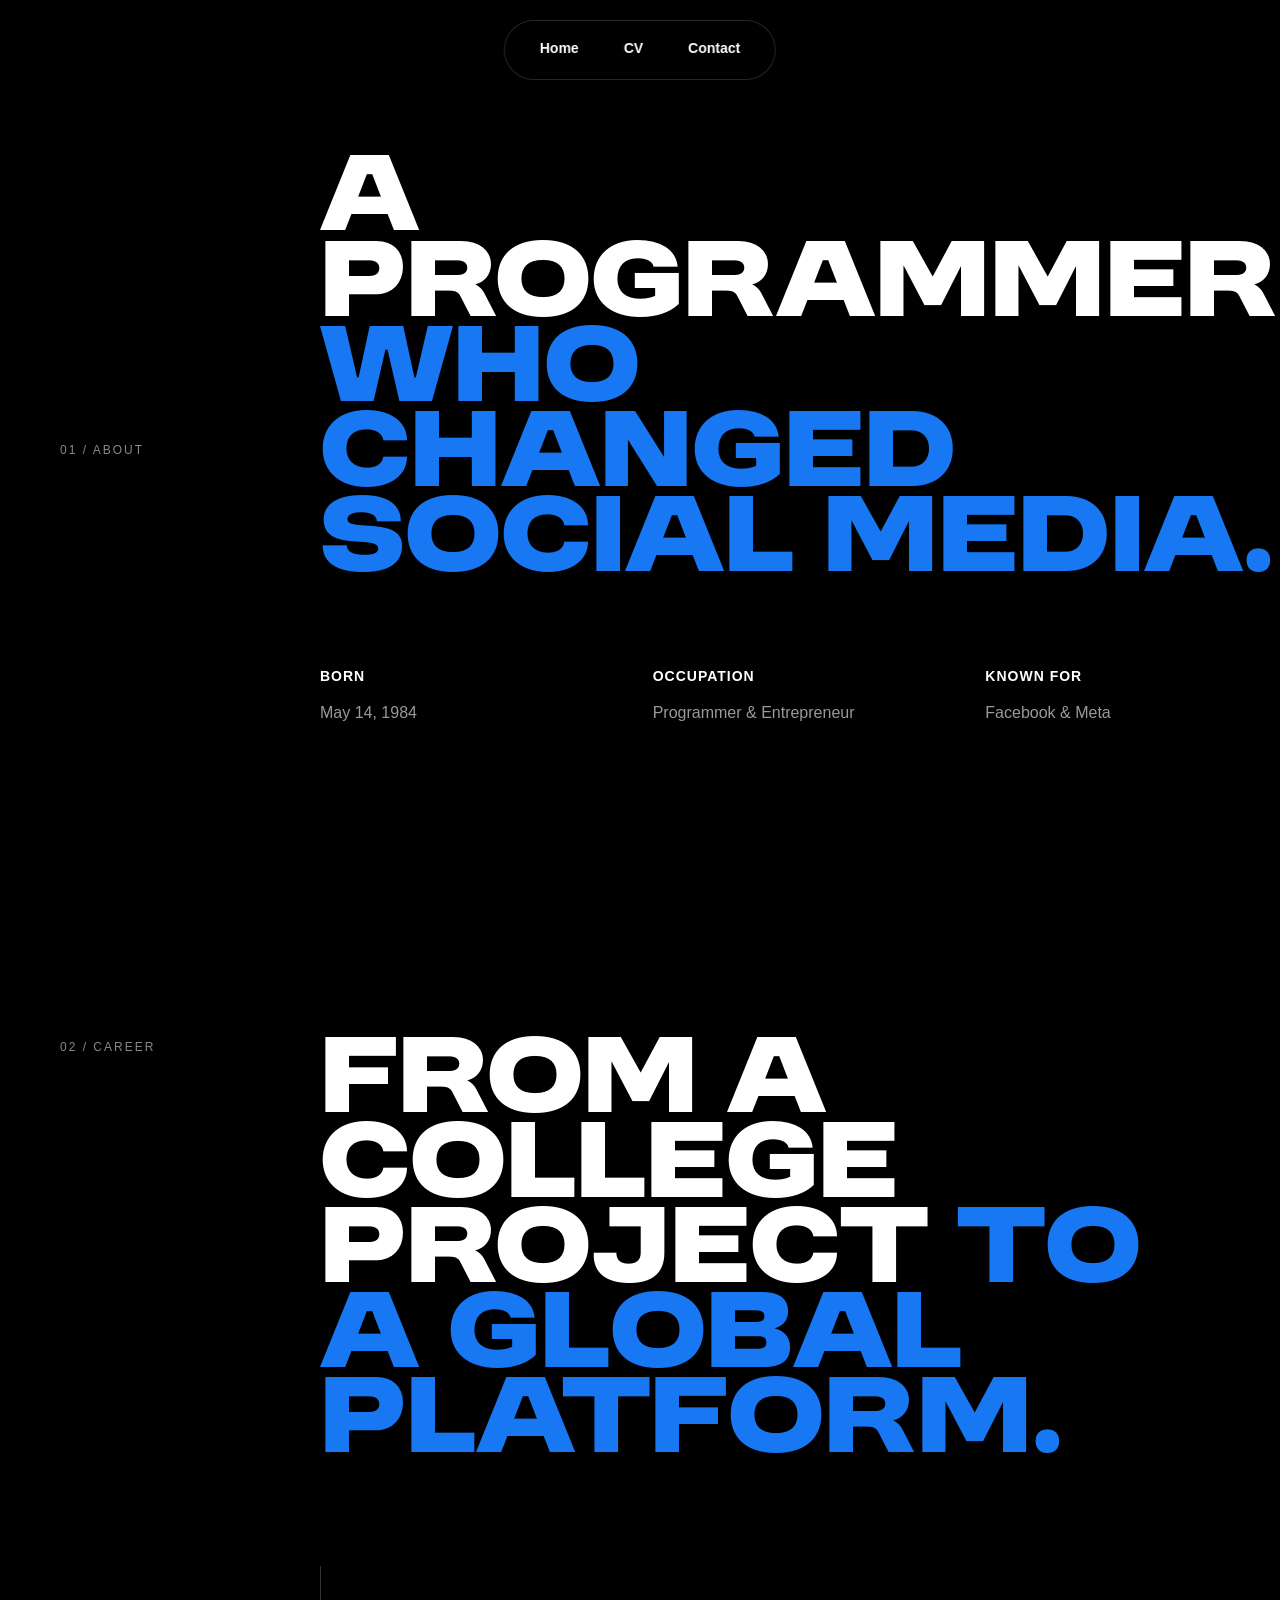
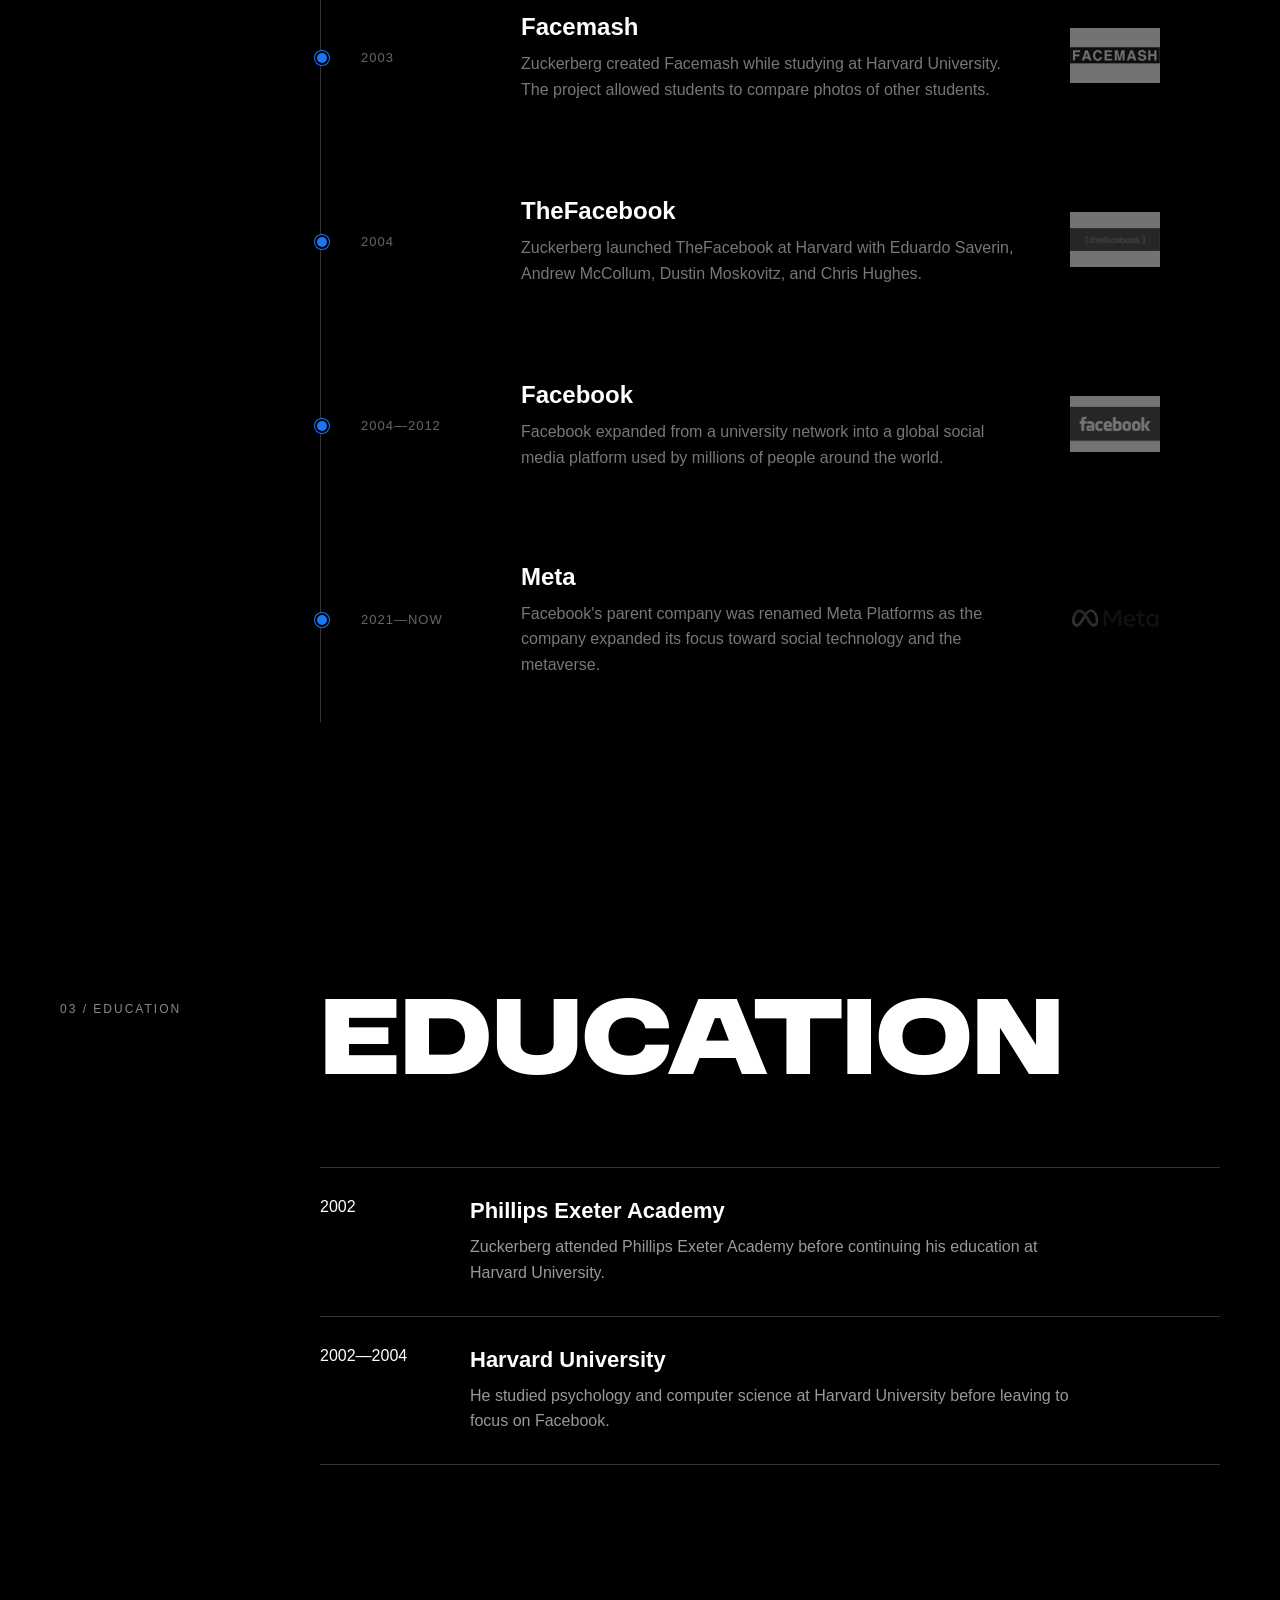
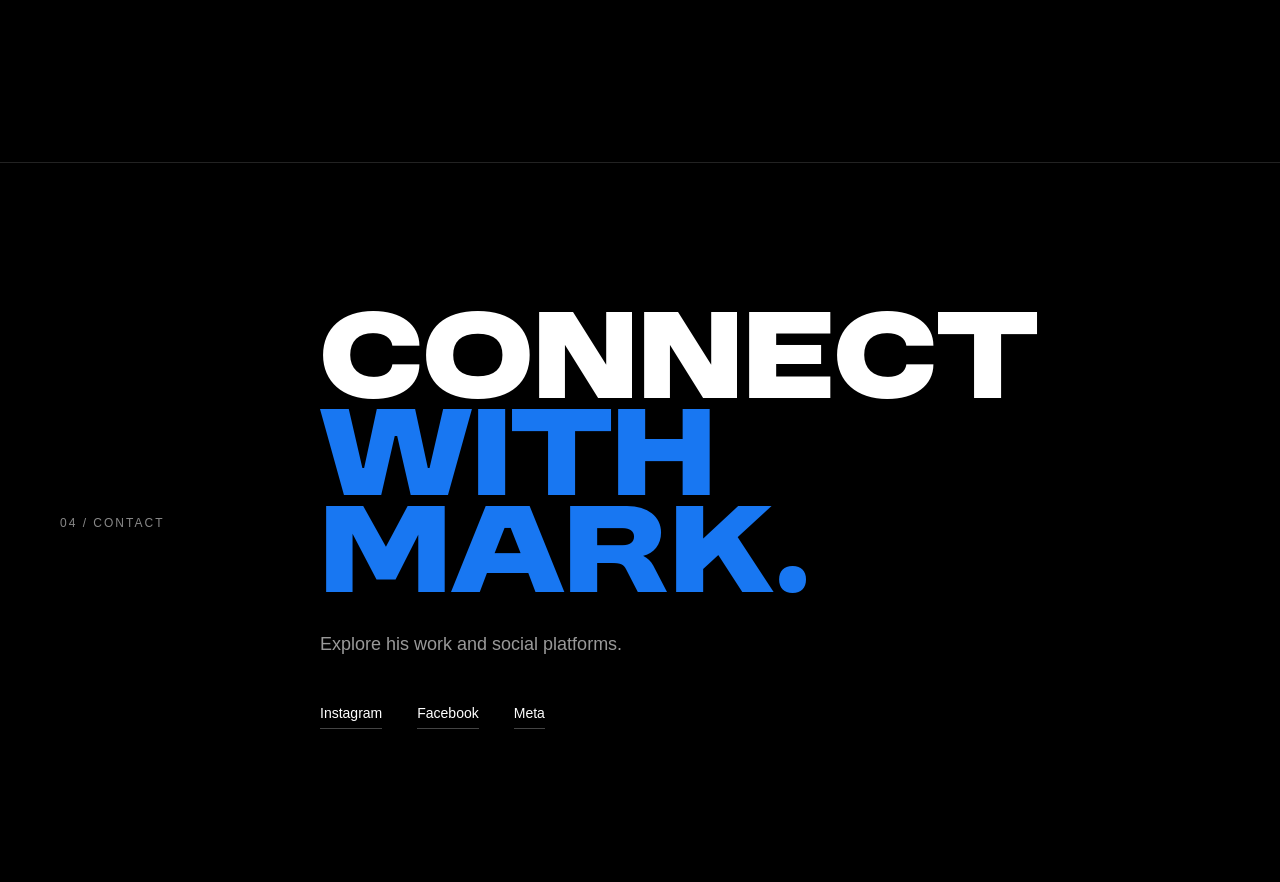
==== commit 0e9c241a: "Bismillah Finale" ====
--- a/cv.html
+++ b/cv.html
@@ -1,185 +1,243 @@
 <!DOCTYPE html>
 <html lang="en">
+
 <head>
     <meta charset="UTF-8">
     <meta name="viewport" content="width=device-width, initial-scale=1.0">
 
-    <title>Mark Zuckerberg | Portfolio</title>
+    <title>Mark Zuckerberg | CV</title>
 
     <link rel="stylesheet" href="style.css">
+
+    <style>
+        @font-face {
+            font-family: "Moderniz";
+            src: url("./font/Moderniz.otf");
+        }
+    </style>
 </head>
 
 <body>
-
     <!-- NAVBAR -->
     <header>
         <nav>
-            <h1>Mark Zuckerberg</h1>
-
             <ul id="nav">
-                <li><a href="index.html#home">Home</a></li>
-                <li><a href="cv.html#about">About</a></li>
-                <li><a href="cv.html#career">Career</a></li>
-                <li><a href="cv.html#education">Education</a></li>
+                <li>
+                    <a href="index.html#home">Home</a>
+                </li>
+                <li>
+                    <a href="cv.html">CV</a>
+                </li>
+                <li>
+                    <a href="#contact">Contact</a>
+                </li>
             </ul>
         </nav>
     </header>
 
-
-    <!-- ABOUT -->
-    <section id="about">
-
-        <h4>About Mark Zuckerberg</h4>
-
-        <div class="profil">
-
-            <p>
-                Mark Zuckerberg adalah programmer dan pengusaha asal Amerika
-                Serikat yang dikenal sebagai salah satu pendiri Facebook serta
-                perusahaan induknya, Meta Platforms.
-            </p>
-
-            <p>
-                Ia lahir pada 14 Mei 1984 di White Plains, New York. Sejak usia
-                muda, Zuckerberg sudah memiliki ketertarikan terhadap komputer
-                dan pemrograman.
-            </p>
-
-            <p>
-                Saat berkuliah di Harvard University, Zuckerberg bersama
-                beberapa rekannya mengembangkan Facebook pada tahun 2004.
-                Platform tersebut awalnya dibuat sebagai jejaring sosial untuk
-                mahasiswa Harvard sebelum berkembang dan digunakan oleh
-                masyarakat di berbagai negara.
-            </p>
-
-        </div>
-
-    </section>
-
-
-    <!-- CAREER -->
-    <section id="career">
-
-        <div class="job">
-
-            <h4>Mark Zuckerberg's Career</h4>
-
-            <div class="timeline">
-
-                <!-- 2003 - 2004 -->
-                <div class="timeline-item">
-
-                    <p>
-                        <b>2003 - 2004</b><br>
-                        Zuckerberg mengembangkan Facemash ketika masih menjadi
-                        mahasiswa Harvard. Setelah itu, ia bersama beberapa
-                        rekannya mengembangkan TheFacebook sebagai platform
-                        jejaring sosial untuk mahasiswa.
-                    </p>
-
-                    <div class="timeline-images">
-                        <img src="./images/facemash.jpg" alt="Facemash">
-                        <img src="./images/thefacebook.jpg" alt="TheFacebook">
-                    </div>
-
-                </div>
-
-
-                <!-- 2004 - 2011 -->
-                <div class="timeline-item">
-
-                    <p>
-                        <b>2004 - 2011</b><br>
-                        Facebook berkembang dari jejaring sosial mahasiswa
-                        menjadi salah satu platform media sosial terbesar di
-                        dunia. Zuckerberg kemudian menjadi CEO dan memimpin
-                        perkembangan perusahaan tersebut.
-                    </p>
-
-                    <div class="timeline-images">
-                        <img src="./images/facebook.jpg" alt="Facebook">
-                    </div>
-
-                </div>
-
-
-                <!-- 2012 -->
-                <div class="timeline-item">
-
-                    <p>
-                        <b>2012</b><br>
-                        Facebook melakukan penawaran saham perdana atau IPO.
-                        Pada tahun yang sama, Facebook juga mengakuisisi
-                        Instagram, memperluas ekosistem perusahaan di bidang
-                        media sosial.
-                    </p>
-
-                    <div class="timeline-images">
-                        <img src="./images/instagram.png" alt="Instagram">
-                        <img src="./images/whatsapp.jpg" alt="WhatsApp">
-                    </div>
-
-                </div>
-
-
-                <!-- 2021 - Sekarang -->
-                <div class="timeline-item">
-
-                    <p>
-                        <b>2021 - Sekarang</b><br>
-                        Facebook berganti nama menjadi Meta Platforms.
-                        Perusahaan kemudian memperluas fokusnya ke berbagai
-                        bidang teknologi, termasuk kecerdasan buatan,
-                        virtual reality, dan pengembangan platform sosial.
-                    </p>
-
-                    <div class="timeline-images">
-                        <img src="./images/meta.png" alt="Meta">
-                    </div>
-
-                </div>
-
-            </div>
-
-        </div>
-
-    </section>
-
-
-    <!-- EDUCATION -->
-    <section id="education">
-
-        <div class="study">
-
-            <h4>Mark Zuckerberg's Education</h4>
-
-            <div class="timeline">
-
+    <main>
+        <!-- ABOUT -->
+        <section id="about">
+            <div class="section-number">
+                01 / ABOUT
+            </div>
+            <div class="about-content">
+                <h2>
+                    A programmer
+                    <span class="blue-txt">who changed social media.</span>
+                </h2>
+                <div class="about-grid">
+                    <div>
+                        <h3>
+                            Born
+                        </h3>
+                        <p>
+                            May 14, 1984
+                        </p>
+                    </div>
+                    <div>
+                        <h3>
+                            Occupation
+                        </h3>
+                        <p>
+                            Programmer & Entrepreneur
+                        </p>
+                    </div>
+                    <div>
+                        <h3>
+                            Known For
+                        </h3>
+                        <p>
+                            Facebook & Meta
+                        </p>
+                    </div>
+                </div>
+            </div>
+        </section>
+        <!-- CAREER -->
+        <section id="career">
+            <div class="section-number">
+                02 / CAREER
+            </div>
+            <div class="career-content">
+                <h2>
+                    From a college project
+                    <span class="blue-txt">to a global platform.</span>
+                </h2>
+                <!-- FACEMASH -->
+                <div class="timeline-item">
+                    <span class="year">
+                        2003
+                    </span>
+                    <div class="career-text">
+                        <h3>
+                            Facemash
+                        </h3>
+                        <p>
+                            Zuckerberg created Facemash while studying
+                            at Harvard University. The project allowed
+                            students to compare photos of other students.
+                        </p>
+                    </div>
+                    <div class="timeline-images">
+                        <img src="./images/facemash.jpg"alt="Facemash">
+                    </div>
+                </div>
+                <!-- THEFACEBOOK -->
+                <div class="timeline-item">
+                    <span class="year">
+                        2004
+                    </span>
+                    <div class="career-text">
+                        <h3>
+                            TheFacebook
+                        </h3>
+                        <p>
+                            Zuckerberg launched TheFacebook at Harvard
+                            with Eduardo Saverin, Andrew McCollum,
+                            Dustin Moskovitz, and Chris Hughes.
+                        </p>
+                    </div>
+                    <div class="timeline-images">
+                        <img src="./images/thefacebook.jpg"alt="TheFacebook">
+                    </div>
+                </div>
+                <!-- FACEBOOK -->
+                <div class="timeline-item">
+
+                    <span class="year">
+                        2004—2012
+                    </span>
+                    <div class="career-text">
+                        <h3>
+                            Facebook
+                        </h3>
+                        <p>
+                            Facebook expanded from a university network
+                            into a global social media platform used
+                            by millions of people around the world.
+                        </p>
+                    </div>
+                    <div class="timeline-images">
+                        <img src="./images/facebook.jpg"alt="Facebook">
+                    </div>
+                </div>
+                <!-- META -->
+                <div class="timeline-item">
+                    <span class="year">
+                        2021—NOW
+                    </span>
+                    <div class="career-text">
+                        <h3>
+                            Meta
+                        </h3>
+                        <p>
+                            Facebook's parent company was renamed Meta
+                            Platforms as the company expanded its focus
+                            toward social technology and the metaverse.
+                        </p>
+                    </div>
+                    <div class="timeline-images">
+                        <img src="./images/meta.png"alt="Meta">
+                    </div>
+                </div>
+            </div>
+        </section>
+
+        <!-- EDUCATION -->
+        <section id="education">
+            <div class="section-number">
+                03 / EDUCATION
+            </div>
+            <div class="education-content">
+                <h2>
+                    Education
+                </h2>
+                <div class="education-grid">
+                    <div class="education-item">
+                        <span class="year">
+                            2002
+                        </span>
+                        <div>
+                            <h3>
+                                Phillips Exeter Academy
+                            </h3>
+                            <p>
+                                Zuckerberg attended Phillips Exeter
+                                Academy before continuing his education
+                                at Harvard University.
+                            </p>
+                        </div>
+                    </div>
+                    <div class="education-item">
+                        <span class="year">
+                            2002—2004
+                        </span>
+                        <div>
+                            <h3>
+                                Harvard University
+                            </h3>
+                            <p>
+                                He studied psychology and computer
+                                science at Harvard University before
+                                leaving to focus on Facebook.
+                            </p>
+                        </div>
+                    </div>
+                </div>
+            </div>
+        </section>
+        <!-- CONTACT -->
+        <section id="contact">
+            <div class="section-number">
+                04 / CONTACT
+            </div>
+            <div class="contact-content">
+                <h2>
+                    Connect <span class="blue-txt">with Mark.</span>
+                </h2>
                 <p>
-                    <b>2002 - 2004</b><br>
-                    Harvard University, Cambridge, Massachusetts.
-                    Zuckerberg mempelajari ilmu komputer dan psikologi sebelum
-                    meninggalkan universitas untuk fokus mengembangkan Facebook.
+                    Explore his work and social platforms.
                 </p>
-
-                <p>
-                    <b>1998 - 2002</b><br>
-                    Phillips Exeter Academy, sebuah sekolah menengah di
-                    New Hampshire, Amerika Serikat.
-                </p>
-
-                <p>
-                    <b>1996 - 1998</b><br>
-                    Ardsley High School, New York, sebelum kemudian melanjutkan
-                    pendidikan di Phillips Exeter Academy.
-                </p>
-
-            </div>
-
-        </div>
-
-    </section>
-
+                <div class="contact-links">
+                    <a
+                        href="https://www.instagram.com/zuck/"
+                        target="_blank">
+                        Instagram
+                    </a>
+                    <a
+                        href="https://www.facebook.com/zuck"
+                        target="_blank">
+                        Facebook
+                    </a>
+                    <a
+                        href="https://about.meta.com/"
+                        target="_blank">
+                        Meta
+                    </a>
+                </div>
+            </div>
+        </section>
+    </main>
 </body>
 </html>
--- a/style.css
+++ b/style.css
@@ -1,7 +1,16 @@
+/* =========================
+   FONT
+========================= */
+
 @font-face {
-    font-family: 'Moderniz';
-    src: url('./font/Moderniz.otf');
-}
+    font-family: "Moderniz";
+    src: url("./font/Moderniz.otf");
+}
+
+
+/* =========================
+   RESET
+========================= */
 
 * {
     box-sizing: border-box;
@@ -13,8 +22,10 @@
 
 body {
     margin: 0;
+    padding: 0;
     background-color: black;
     color: white;
+    font-family: Arial, sans-serif;
 }
 
 
@@ -23,385 +34,1159 @@
 ========================= */
 
 nav {
-    height: 80px;
-
+    height: 60px;
+
+    display: flex;
+    align-items: center;
+    justify-content: center;
+
+    background-color: rgba(0, 0, 0, 0.75);
+
+    backdrop-filter: blur(8px);
+
+    position: fixed;
+
+    top: 20px;
+    left: 50%;
+
+    width: auto;
+
+    padding: 0 35px;
+
+    transform: translateX(-50%);
+
+    border: 1px solid rgba(255, 255, 255, 0.15);
+
+    border-radius: 50px;
+    z-index: 1000;
+}
+
+
+#nav {
+    display: flex;
+
+    justify-content: center;
+    align-items: center;
+
+    gap: 45px;
+
+    margin: 0;
+    padding: 0;
+
+    list-style: none;
+}
+
+
+#nav a {
+    display: inline-block;
+
+    color: white;
+
+    text-decoration: none;
+
+    font-size: 14px;
+    font-weight: bold;
+
+    padding-bottom: 5px;
+
+    transition: 0.3s;
+}
+
+
+#nav a:hover {
+    color: #aaa;
+    border-bottom: 1px solid #1877F2;
+}
+
+
+/* =========================
+   HOME
+========================= */
+
+#home {
+    min-height: 100vh;
+    margin-top: 80px;
+    padding: 40px 60px;
+    display: flex;
+    flex-direction: column;
+    justify-content: space-between;
+    background-image:
+        linear-gradient(
+            to right,
+            rgba(0, 0, 0, 0.95),
+            rgba(0, 0, 0, 0.5),
+            rgba(0, 0, 0, 0.15)
+        ),
+        url("./images/mark.jpg");
+    background-size: cover;
+    background-position: center;
+    background-repeat: no-repeat;
+}
+
+
+/* =========================
+   HERO TITLE
+========================= */
+
+.hero-title {
+    width: 100%;
+    max-width: 1400px;
+
+    height: 600px;
+
+    margin: auto;
+
+    display: flex;
+    flex-direction: column;
+
+    justify-content: center;
+    align-items: center;
+
+    font-family: "Moderniz", sans-serif;
+}
+
+.mark,
+.zuckerberg {
+    width: 80%;
+
+    text-align: left;
+
+    margin: 0;
+}
+
+.mark {
+    font-size: clamp(60px, 9vw, 150px);
+    line-height: 0.85;
+}
+
+.zuckerberg {
+    color: #1877F2;
+
+    font-size: clamp(45px, 8vw, 135px);
+
+    line-height: 0.85;
+}
+
+
+/* =========================
+   HERO BOTTOM
+========================= */
+
+.hero-bottom {
     display: flex;
     justify-content: space-between;
     align-items: center;
-
-    padding: 0 60px;
-
-    background-color: black;
-
-    position: fixed;
-    top: 0;
-    left: 0;
-
+    max-width: 1200px;
     width: 100%;
-    z-index: 1000;
-}
-
-nav h1 {
+    margin: auto;
+    font-size: 12px;
+    text-transform: uppercase;
+}
+
+
+/* =========================
+   INTRO
+========================= */
+
+.intro {
+    min-height: 100vh;
+    padding: 140px 60px;
+    display: flex;
+    align-items: center;
+}
+
+.intro-content {
+    max-width: 1100px;
+}
+
+.intro h2 {
+    margin: 0 0 50px 0;
+    font-family: "Moderniz", sans-serif;
+    font-size: clamp(45px, 7vw, 100px);
+    line-height: 0.95;
+}
+
+
+/* =========================
+   EXPLORE BUTTON
+========================= */
+
+.explore-button {
+    display: inline-block;
+    color: white;
+    text-decoration: none;
+    border: 1px solid white;
+    padding: 15px 30px;
+    font-size: 13px;
+    text-transform: uppercase;
+    letter-spacing: 1px;
+    transition: 0.3s;
+}
+
+.explore-button:hover {
+    background-color: white;
+    color: black;
+}
+
+
+/* =========================
+   SECTION NUMBER
+========================= */
+
+.section-number {
+    font-size: 12px;
+    letter-spacing: 2px;
+    color: #888;
+    text-transform: uppercase;
+}
+
+
+/* =========================
+   ABOUT
+========================= */
+
+#about {
+    min-height: 100vh;
+    padding: 140px 60px;
+    display: grid;
+    grid-template-columns: 180px 1fr;
+    gap: 80px;
+    align-items: center;
+}
+
+.about-content {
+    max-width: 1100px;
+}
+
+.about-content h2 {
+    margin: 0 0 70px 0;
+    font-family: "Moderniz", sans-serif;
+    font-size: clamp(45px, 7vw, 100px);
+    line-height: 0.95;
+}
+
+.about-grid {
+    display: grid;
+    grid-template-columns: repeat(3, 1fr);
+    gap: 40px;
+}
+
+.about-grid h3 {
+    font-size: 14px;
+    text-transform: uppercase;
+    letter-spacing: 1px;
+}
+
+.about-grid p {
+    color: #999;
+    line-height: 1.6;
+}
+
+/* =========================
+   CAREER
+========================= */
+
+#career {
+    min-height: 100vh;
+    padding: 140px 60px;
+    display: grid;
+    grid-template-columns: 180px 1fr;
+    gap: 80px;
+}
+.career-content {
+    max-width: 1100px;
+}
+.career-content > h2 {
+    margin: 0 0 100px 0;
+    font-family: "Moderniz", sans-serif;
+    font-size: clamp(45px, 7vw, 100px);
+    line-height: 0.95;
+}
+
+/* =========================
+   VERTICAL TIMELINE
+========================= */
+
+.timeline-item {
+    position: relative;
+    display: grid;
+    grid-template-columns: 120px 1fr 150px;
+    gap: 40px;
+    align-items: center;
+    padding: 45px 0 45px 40px;
+    border-top: none;
+    /* garis timeline */
+    border-left: 1px solid #444;
+    transition: border-color 0.3s ease;
+}
+/* garis terakhir */
+.timeline-item:last-child {
+    border-bottom: none;
+}
+
+/* =========================
+   TIMELINE DOT
+========================= */
+
+.timeline-item::before {
+    content: "";
+    position: absolute;
+    left: -6px;
+    top: 50%;
+    transform: translateY(-50%);
+    width: 10px;
+    height: 10px;
+    border-radius: 50%;
+    background: #1877F2;
+    border: 2px solid black;
+    box-shadow: 0 0 0 1px #1877F2;
+    transition:
+        transform 0.35s ease,
+        box-shadow 0.35s ease;
+}
+
+.timeline-item {
+    border-left: 1px solid #333;
+    transition: border-color 0.35s ease;
+}
+
+.timeline-item:hover {
+    border-left-color: #1877F2;
+}
+
+/* =========================
+   YEAR
+========================= */
+
+.timeline-item .year {
+    color: #666;
+    font-size: 13px;
+    letter-spacing: 1px;
+    transition:
+        color 0.3s ease,
+        transform 0.3s ease;
+}
+
+/* =========================
+   CAREER TEXT
+========================= */
+
+.career-text {
+    transition:
+        transform 0.3s ease,
+        opacity 0.3s ease;
+}
+
+.career-text h3 {
+    margin: 0 0 10px 0;
+    font-size: 24px;
+    transition:
+        color 0.3s ease;
+}
+
+.career-text p {
     margin: 0;
-
-    font-size: 24px;
-    font-family: 'Moderniz', sans-serif;
-}
-
-#nav {
+    max-width: 600px;
+    color: #777;
+    line-height: 1.6;
+    transition:
+        color 0.3s ease;
+}
+
+
+/* =========================
+   TIMELINE IMAGE
+========================= */
+
+.timeline-images img {
+    width: 90px;
+    height: 90px;
+    object-fit: contain;
+    border-radius: 8px;
+    opacity: 0.45;
+    filter: grayscale(100%);
+    transition:
+        transform 0.4s ease,
+        opacity 0.4s ease,
+        filter 0.4s ease;
+}
+
+.timeline-item:hover .timeline-images img {
+    opacity: 1;
+    filter: grayscale(0);
+    transform: scale(1.08);
+}
+
+
+
+.timeline-item:hover::before {
+    transform: translateY(-50%) scale(1.5);
+
+    box-shadow:
+        0 0 0 5px rgba(24, 119, 242, 0.12),
+        0 0 18px rgba(24, 119, 242, 0.35);
+}
+
+/* =========================
+   MOBILE TIMELINE
+========================= */
+@media (max-width: 768px) {
+
+    #career {
+        padding: 100px 20px;
+        display: block;
+    }
+
+    .career-content > h2 {
+        margin-bottom: 70px;
+        font-size: 45px;
+    }
+
+
+    .timeline-item {
+        display: grid;
+        grid-template-columns: 1fr;
+        gap: 15px;
+        padding: 35px 0 35px 30px;
+        margin-left: 10px;
+        border-left: 1px solid #444;
+    }
+
+    .timeline-item::before {
+        left: -6px;
+        top: 35px;
+        transform: none;
+    }
+
+    .timeline-item:hover::before {
+        transform: scale(1.5);
+    }
+
+    .timeline-item:hover .career-text {
+        transform: translateX(5px);
+    }
+
+
+    .timeline-images {
+        justify-content: flex-start;
+        margin-top: 10px;
+    }
+
+
+    .timeline-images img {
+        width: 80px;
+        height: 80px;
+    }
+}
+
+.blue-txt {
+    color: #1877F2;
+}
+
+/* =========================
+   EDUCATION
+========================= */
+
+#education {
+    min-height: 100vh;
+    padding: 140px 60px;
+    display: grid;
+    grid-template-columns: 180px 1fr;
+    gap: 80px;
+}
+
+.education-content {
+    max-width: 1100px;
+}
+
+.education-content h2 {
+    margin: 0 0 80px 0;
+    font-family: "Moderniz", sans-serif;
+    font-size: clamp(45px, 7vw, 100px);
+    line-height: 0.95;
+}
+
+.education-grid {
+    display: grid;
+    grid-template-columns: 1fr;
+    border-top: 1px solid #333;
+}
+
+.education-item {
+    display: grid;
+    grid-template-columns: 120px 1fr;
+    gap: 30px;
+    padding: 30px 0;
+    border-bottom: 1px solid #333;
+}
+
+.education-item h3 {
+    margin: 0 0 10px 0;
+    font-size: 22px;
+}
+
+.education-item p {
+    margin: 0;
+    max-width: 600px;
+    color: #999;
+    line-height: 1.6;
+}
+
+
+/* =========================
+   CONTACT
+========================= */
+
+#contact {
+    min-height: 80vh;
+    padding: 140px 60px;
+    display: grid;
+    grid-template-columns: 180px 1fr;
+    gap: 80px;
+    align-items: center;
+    border-top: 1px solid #222;
+}
+
+.contact-content {
+    max-width: 1000px;
+}
+
+.contact-content h2 {
+    margin: 0 0 25px 0;
+    font-family: "Moderniz", sans-serif;
+    font-size: clamp(50px, 8vw, 110px);
+    line-height: 0.95;
+}
+
+.contact-content p {
+    color: #999;
+    font-size: 18px;
+}
+
+.contact-links {
     display: flex;
-
     gap: 35px;
-
-    margin: 0;
-    padding: 0;
-
-    list-style: none;
-}
-
-#nav a {
-    display: inline-block;
-
-    padding-bottom: 5px;
-
+    margin-top: 50px;
+}
+
+.contact-links a {
     color: white;
-
     text-decoration: none;
-
-    font-size: 16px;
-    font-weight: bold;
-
-    font-family: 'Poppins', sans-serif;
-
+    font-size: 14px;
+    padding-bottom: 7px;
+    border-bottom: 1px solid #444;
     transition: 0.3s;
 }
 
-#nav a:hover {
-    color: #ccc;
-    border-bottom: 2px solid white;
-}
-
-
-/* =========================
-   HOME
-========================= */
-
-#home {
-    min-height: calc(100vh - 80px);
-    margin-top: 80px;
-    padding: 0 20px;
-
-    background-image:
-        linear-gradient(
-            to right,
-            black 0%,
-            rgba(0, 0, 0, 0.8) 50%,
-            transparent 100%
-        ),
-        url('./images/mark.jpg');
-
-    background-size: cover;
-    background-position: center 30%;
-    background-repeat: no-repeat;
-}
-
-#home h2 {
-    position: relative;
-
-    max-width: 1100px;
-    height: 600px;
-
-    margin: 0 auto;
-
-    font-size: 100px;
-
-    font-family: 'Moderniz', sans-serif;
-}
-
-.mark {
-    position: absolute;
-
-    left: 0;
-    top: 300px;
-}
-
-.zuckerberg {
-    position: absolute;
-
-    right: 0;
-    top: 420px;
-}
-
-
-/* =========================
-   ABOUT
-========================= */
-
-#about {
-    padding: 120px 70px;
-}
-
-#about h4 {
-    max-width: 1000px;
-
-    margin: 0 auto 30px;
-
-    font-size: 35px;
-
-    font-family: 'Moderniz', sans-serif;
-}
-
-.profil {
-    max-width: 1000px;
-    margin: auto;
-
-    padding: 20px;
-
-    background-color: #111;
-
-    border-left: 4px solid white;
-    border-radius: 8px;
-
-    font-size: 18px;
-    line-height: 1.7;
-
-    font-family: 'Poppins', sans-serif;
-
-    transition: 0.3s;
-}
-
-.profil:hover {
-    transform: translateX(8px);
-}
-
-.profil p {
-    margin: 0 0 20px;
-}
-
-.profil p:last-child {
-    margin-bottom: 0;
-}
-
-
-/* =========================
-   CAREER
-========================= */
-
-#career {
-    padding: 120px 70px;
-}
-
-.job {
-    max-width: 1000px;
-
-    margin: auto;
-}
-
-.job h4 {
-    margin: 0 0 30px;
-
-    font-size: 30px;
-
-    font-family: 'Moderniz', sans-serif;
-}
-
-.timeline-item {
-    display: grid;
-    grid-template-columns: 1fr 210px;
-    align-items: center;
-    gap: 30px;
-    margin-bottom: 25px;
-}
-
-.timeline-item p {
-    margin: 0;
-    padding: 20px;
-
-    background-color: #111;
-
-    border-left: 4px solid white;
-    border-radius: 8px;
-
-    font-family: 'Poppins', sans-serif;
-    line-height: 1.7;
-
-    transition: 0.3s;
-}
-
-.timeline-item p:hover {
-    transform: translateX(8px);
-}
-
-.timeline-images {
-    display: flex;
-    gap: 10px;
-    width: 210px;
-    flex-shrink: 0;
-}
-
-.timeline-images img {
-    width: 100px;
-    height: 100px;
-
-    object-fit: contain;
-
-    border-radius: 10px;
-}
-
-
-/* =========================
-   EDUCATION
-========================= */
-
-#education {
-    padding: 120px 70px;
-}
-
-.study {
-    max-width: 1000px;
-
-    margin: auto;
-}
-
-.study h4 {
-    margin: 0 0 30px;
-
-    font-size: 30px;
-
-    font-family: 'Moderniz', sans-serif;
-}
-
-.study .timeline p {
-    margin: 0 0 20px;
-
-    padding: 20px;
-
-    background-color: #111;
-
-    border-left: 4px solid white;
-
-    border-radius: 8px;
-
-    font-family: 'Poppins', sans-serif;
-
-    line-height: 1.7;
-
-    transition: 0.3s;
-}
-
-.study .timeline p:hover {
-    transform: translateX(8px);
-}
-
-
-/* =========================
+.contact-links a:hover {
+    color: #aaa;
+    border-bottom-color: white;
+}
+
+/* =========================================================
    RESPONSIVE
-========================= */
+========================================================= */
+
+
+/* =========================================================
+   TABLET
+========================================================= */
+
+@media (max-width: 1024px) {
+
+    /* NAVBAR */
+
+    nav {
+        width: auto;
+        max-width: calc(100% - 40px);
+    }
+
+    #nav {
+        gap: 28px;
+    }
+
+
+    /* HOME */
+
+    #home {
+        padding: 30px 40px;
+    }
+
+    .hero-title {
+        max-width: 900px;
+        font-size: clamp(55px, 10vw, 110px);
+    }
+
+    .mark {
+        left: 0;
+    }
+
+
+    /* INTRO */
+
+    .intro {
+        padding: 100px 40px;
+    }
+
+    .intro h2 {
+        font-size: clamp(45px, 7vw, 80px);
+    }
+
+
+    /* GENERAL SECTIONS */
+
+    #about,
+    #career,
+    #education,
+    #contact {
+        padding: 110px 40px;
+        grid-template-columns: 140px 1fr;
+        gap: 50px;
+    }
+
+
+    /* ABOUT */
+
+    .about-content h2,
+    .career-content > h2,
+    .education-content h2 {
+        font-size: clamp(45px, 7vw, 75px);
+    }
+
+
+    /* CAREER */
+
+    .timeline-item {
+        grid-template-columns: 100px 1fr 100px;
+        gap: 30px;
+    }
+
+    /* CONTACT */
+
+    .contact-content h2 {
+        font-size: clamp(50px, 8vw, 85px);
+    }
+
+}
+
+
+/* =========================================================
+   MOBILE
+========================================================= */
 
 @media (max-width: 768px) {
 
+    /* =====================================================
+       GLOBAL
+    ===================================================== */
+
+    html {
+        width: 100%;
+        overflow-x: hidden;
+    }
+
+    body {
+        width: 100%;
+        overflow-x: hidden;
+    }
+
+    /* =====================================================
+       NAVBAR
+    ===================================================== */
+
+    nav {
+        top: 12px;
+        left: 50%;
+        width: calc(100% - 30px);
+        max-width: 420px;
+        height: 58px;
+        padding: 0 18px;
+        border-radius: 40px;
+    }
+
+    #nav {
+        width: 100%;
+        display: flex;
+        justify-content: space-between;
+        align-items: center;
+        gap: 10px;
+    }
+
+    #nav a {
+        font-size: 10px;
+        letter-spacing: 0.7px;
+        padding: 7px 3px;
+    }
+
+
+    /* =====================================================
+       HOME
+    ===================================================== */
+    #home {
+        width: 100%;
+        min-height: 100svh;
+        margin-top: 0;
+        padding: 20px;
+        overflow: hidden;
+        display: flex;
+        flex-direction: column;
+        justify-content: space-between;
+        background-position: center;
+    }
+
+
+    /* =====================================================
+       HERO TITLE
+    ===================================================== */
+
+    .hero-title {
+        position: relative;
+        width: 100%;
+        max-width: none;
+        height: 430px;
+        margin: 0;
+        font-size: clamp(42px, 12vw, 70px);
+        overflow: visible;
+    }
+
+
+    /* MARK */
+
+    .mark {
+        left: 0;
+        top: 90px;
+        white-space: nowrap;
+    }
+
+
+    /* ZUCKERBERG */
+    .zuckerberg {
+        right: 0;
+        top: 215px;
+        white-space: nowrap;
+        font-size: clamp(35px, 10.5vw, 62px);
+    }
+
+
+    /* =====================================================
+       HERO BOTTOM
+    ===================================================== */
+
+    .hero-bottom {
+        width: 100%;
+        margin: 0;
+        display: flex;
+        flex-direction: column;
+        align-items: flex-start;
+        justify-content: flex-end;
+        gap: 12px;
+        font-size: 9px;
+        line-height: 1.5;
+    }
+
+    .hero-bottom p {
+        margin: 0;
+        max-width: 260px;
+    }
+
+
+    /* =====================================================
+       INTRO
+    ===================================================== */
+
+    .intro {
+        width: 100%;
+        min-height: 100svh;
+        padding: 80px 20px;
+        display: flex;
+        align-items: center;
+        overflow: hidden;
+    }
+
+    .intro-content {
+        width: 100%;
+        max-width: none;
+    }
+
+    .intro h2 {
+        width: 100%;
+        margin: 0 0 40px;
+        font-size: clamp(38px, 11vw, 58px);
+        line-height: 0.95;
+    }
+
+    .explore-button {
+        padding: 14px 22px;
+        font-size: 10px;
+    }
+
+
+    /* =====================================================
+       GENERAL CV SECTIONS
+    ===================================================== */
+
+    #about,
+    #career,
+    #education,
+    #contact {
+        width: 100%;
+        min-height: auto;
+        padding: 90px 20px;
+        display: block;
+    }
+
+
+    .section-number {
+        margin-bottom: 45px;
+        font-size: 10px;
+        letter-spacing: 1.5px;
+    }
+
+
+    /* =====================================================
+       ABOUT
+    ===================================================== */
+    .about-content {
+        width: 100%;
+    }
+
+    .about-content h2 {
+        width: 100%;
+        margin: 0 0 50px;
+        font-size: clamp(38px, 11vw, 58px);
+        line-height: 0.95;
+    }
+
+    .about-grid {
+        display: grid;
+        grid-template-columns: 1fr;
+        gap: 0;
+    }
+
+    .about-grid > div {
+        padding: 22px 0;
+        border-top: 1px solid #222;
+    }
+    .about-grid > div:last-child {
+        border-bottom: 1px solid #222;
+    }
+
+    .about-grid h3 {
+        margin: 0 0 8px;
+        font-size: 11px;
+        letter-spacing: 1px;
+    }
+
+    .about-grid p {
+        margin: 0;
+        font-size: 13px;
+        line-height: 1.5;
+    }
+
+
+    /* =====================================================
+       CAREER
+    ===================================================== */
+    .career-content {
+        width: 100%;
+    }
+
+    .career-content > h2 {
+        width: 100%;
+        margin: 0 0 60px;
+        font-size: clamp(38px, 11vw, 58px);
+        line-height: 0.95;
+    }
+
+    /* TIMELINE */
+    .timeline-item {
+        position: relative;
+        width: calc(100% - 10px);
+        display: grid;
+        grid-template-columns: 1fr;
+        gap: 14px;
+        padding: 35px 0 35px 30px;
+        margin-left: 10px;
+        border: none;
+    }
+
+    /* VERTICAL LINE */
+
+    .timeline-item::after {
+        content: "";
+        position: absolute;
+        left: 0;
+        top: 0;
+        bottom: 0;
+        width: 1px;
+        background: #333;
+        z-index: 0;
+        transition:
+            background 0.35s ease;
+    }
+
+    /* DOT */
+    .timeline-item::before {
+        content: "";
+        position: absolute;
+        left: -5px;
+        top: 35px;
+        width: 10px;
+        height: 10px;
+        transform: none;
+        border-radius: 50%;
+        background: #1877F2;
+        border: 2px solid black;
+        box-shadow:
+            0 0 0 1px #1877F2;
+        z-index: 2;
+        transition:
+            transform 0.35s ease,
+            box-shadow 0.35s ease;
+    }
+
+    /* TIMELINE HOVER */
+    .timeline-item:hover::after {
+        background: #1877F2;
+    }
+
+    .timeline-item:hover::before {
+        transform: scale(1.5);
+        box-shadow:
+            0 0 0 5px rgba(24, 119, 242, 0.12),
+            0 0 18px rgba(24, 119, 242, 0.35);
+    }
+
+
+    /* YEAR */
+    .timeline-item .year {
+        text-align: left;
+        padding: 0;
+        font-size: 11px;
+        color: #777;
+    }
+
+
+    /* TEXT */
+
+    .career-text {
+        padding: 0;
+        width: 100%;
+        transition:
+            transform 0.3s ease;
+    }
+
+    .career-text h3 {
+        margin: 0 0 8px;
+        font-size: 20px;
+    }
+
+    .career-text p {
+        width: 100%;
+        max-width: 100%;
+        margin: 0;
+        font-size: 13px;
+        line-height: 1.6;
+    }
+
+    .timeline-item:hover .career-text {
+        transform: translateX(5px);
+    }
+
+
+    /* IMAGE */
+
+    .timeline-images {
+        justify-content: flex-start;
+        margin-top: 10px;
+    }
+
+    .timeline-images img {
+        width: 70px;
+        height: 70px;
+        max-width: 100%;
+    }
+
+
+    /* =====================================================
+       EDUCATION
+    ===================================================== */
+
+    .education-content {
+        width: 100%;
+    }
+
+    .education-content h2 {
+        margin: 0 0 55px;
+        font-size: clamp(38px, 11vw, 58px);
+        line-height: 0.95;
+    }
+
+    .education-grid {
+        width: 100%;
+    }
+
+    .education-item {
+        display: grid;
+        grid-template-columns: 1fr;
+        gap: 12px;
+        padding: 28px 0;
+    }
+
+    .education-item h3 {
+        margin: 0 0 8px;
+        font-size: 19px;
+    }
+
+    .education-item p {
+        max-width: 100%;
+        margin: 0;
+        font-size: 13px;
+        line-height: 1.6;
+    }
+
+
+    /* =====================================================
+       CONTACT
+    ===================================================== */
+
+    #contact {
+        min-height: 90svh;
+        display: flex;
+        flex-direction: column;
+        justify-content: center;
+        align-items: flex-start;
+    }
+
+    .contact-content {
+        width: 100%;
+    }
+
+    .contact-content h2 {
+        margin: 0 0 20px;
+        font-size: clamp(42px, 12vw, 62px);
+        line-height: 0.95;
+    }
+
+    .contact-content p {
+        max-width: 300px;
+        margin: 0;
+        font-size: 14px;
+        line-height: 1.6;
+    }
+
+    .contact-links {
+        display: flex;
+        flex-direction: column;
+        align-items: flex-start;
+        gap: 20px;
+        margin-top: 40px;
+    }
+    .contact-links a {
+        font-size: 12px;
+    }
+}
+
+
+/* =========================================================
+   SMALL PHONE
+========================================================= */
+
+@media (max-width: 480px) {
     /* NAVBAR */
+
     nav {
-        height: auto;
-        padding: 15px 20px;
-        flex-direction: column;
-        gap: 15px;
-    }
-
-    nav h1 {
-        font-size: 20px;
-        text-align: center;
+        width: calc(100% - 20px);
+        height: 54px;
+        padding: 0 15px;
     }
 
     #nav {
-        gap: 15px;
-        justify-content: center;
-        flex-wrap: wrap;
+        gap: 5px;
     }
 
     #nav a {
-        font-size: 12px;
-    }
-
+        font-size: 9px;
+        letter-spacing: 0.4px;
+    }
 
     /* HOME */
     #home {
-        min-height: 100vh;
-        margin-top: 100px;
-        padding: 0 20px;
-    }
-
-    #home h2 {
-        height: 500px;
-        max-width: 100%;
-        margin: 0;
-        font-size: 50px;
+        padding: 16px;
+    }
+
+    .hero-title {
+        height: 400px;
+        font-size: 43px;
     }
 
     .mark {
-        left: 0;
-        top: 100px;
-    }
-
+        top: 90px;
+    }
     .zuckerberg {
-        right: 0;
-        top: 280px;
-    }
-
-
-    /* ABOUT */
+        top: 205px;
+        font-size: 37px;
+    }
+    .hero-bottom {
+        font-size: 8px;
+    }
+
+    /* INTRO */
+    .intro {
+        padding: 70px 16px;
+    }
+    .intro h2 {
+        font-size: 40px;
+    }
+
+    /* CV */
     #about,
     #career,
-    #education {
-        padding: 80px 20px;
-    }
-
-    #about h4,
-    .job h4,
-    .study h4 {
-        font-size: 28px;
-        line-height: 1.3;
-    }
-
-    .profil {
-        padding: 25px 20px;
-        font-size: 16px;
-        line-height: 1.7;
-    }
-
+    #education,
+    #contact {
+        padding: 75px 16px;
+    }
+
+    /* ABOUT */
+    .about-content h2 {
+        font-size: 40px;
+    }
 
     /* CAREER */
+    .career-content > h2 {
+        font-size: 40px;
+
+        margin-bottom: 50px;
+    }
     .timeline-item {
-        grid-template-columns: 1fr;
-        gap: 20px;
-    }
-
-    .timeline-item p {
-        width: 100%;
-        font-size: 16px;
-    }
-
-    .timeline-images {
-        width: 100%;
-        justify-content: center;
-        flex-wrap: wrap;
-    }
-
+        padding-left: 25px;
+
+        padding-top: 30px;
+
+        padding-bottom: 30px;
+    }
+    .timeline-item::before {
+        top: 30px;
+    }
+    .career-text h3 {
+        font-size: 18px;
+    }
+    .career-text p {
+        font-size: 12px;
+    }
     .timeline-images img {
-        width: 90px;
-        height: 90px;
-    }
-
+        width: 60px;
+        height: 60px;
+    }
 
     /* EDUCATION */
-    .study .timeline p {
-        font-size: 16px;
-        line-height: 1.7;
-    }
-
-
-    /* ANCHOR */
-    html {
-        scroll-padding-top: 120px;
-    }
+    .education-content h2 {
+        font-size: 40px;
+    }
+
+    /* CONTACT */
+    .contact-content h2 {
+        font-size: 42px;
+    }
+
 }
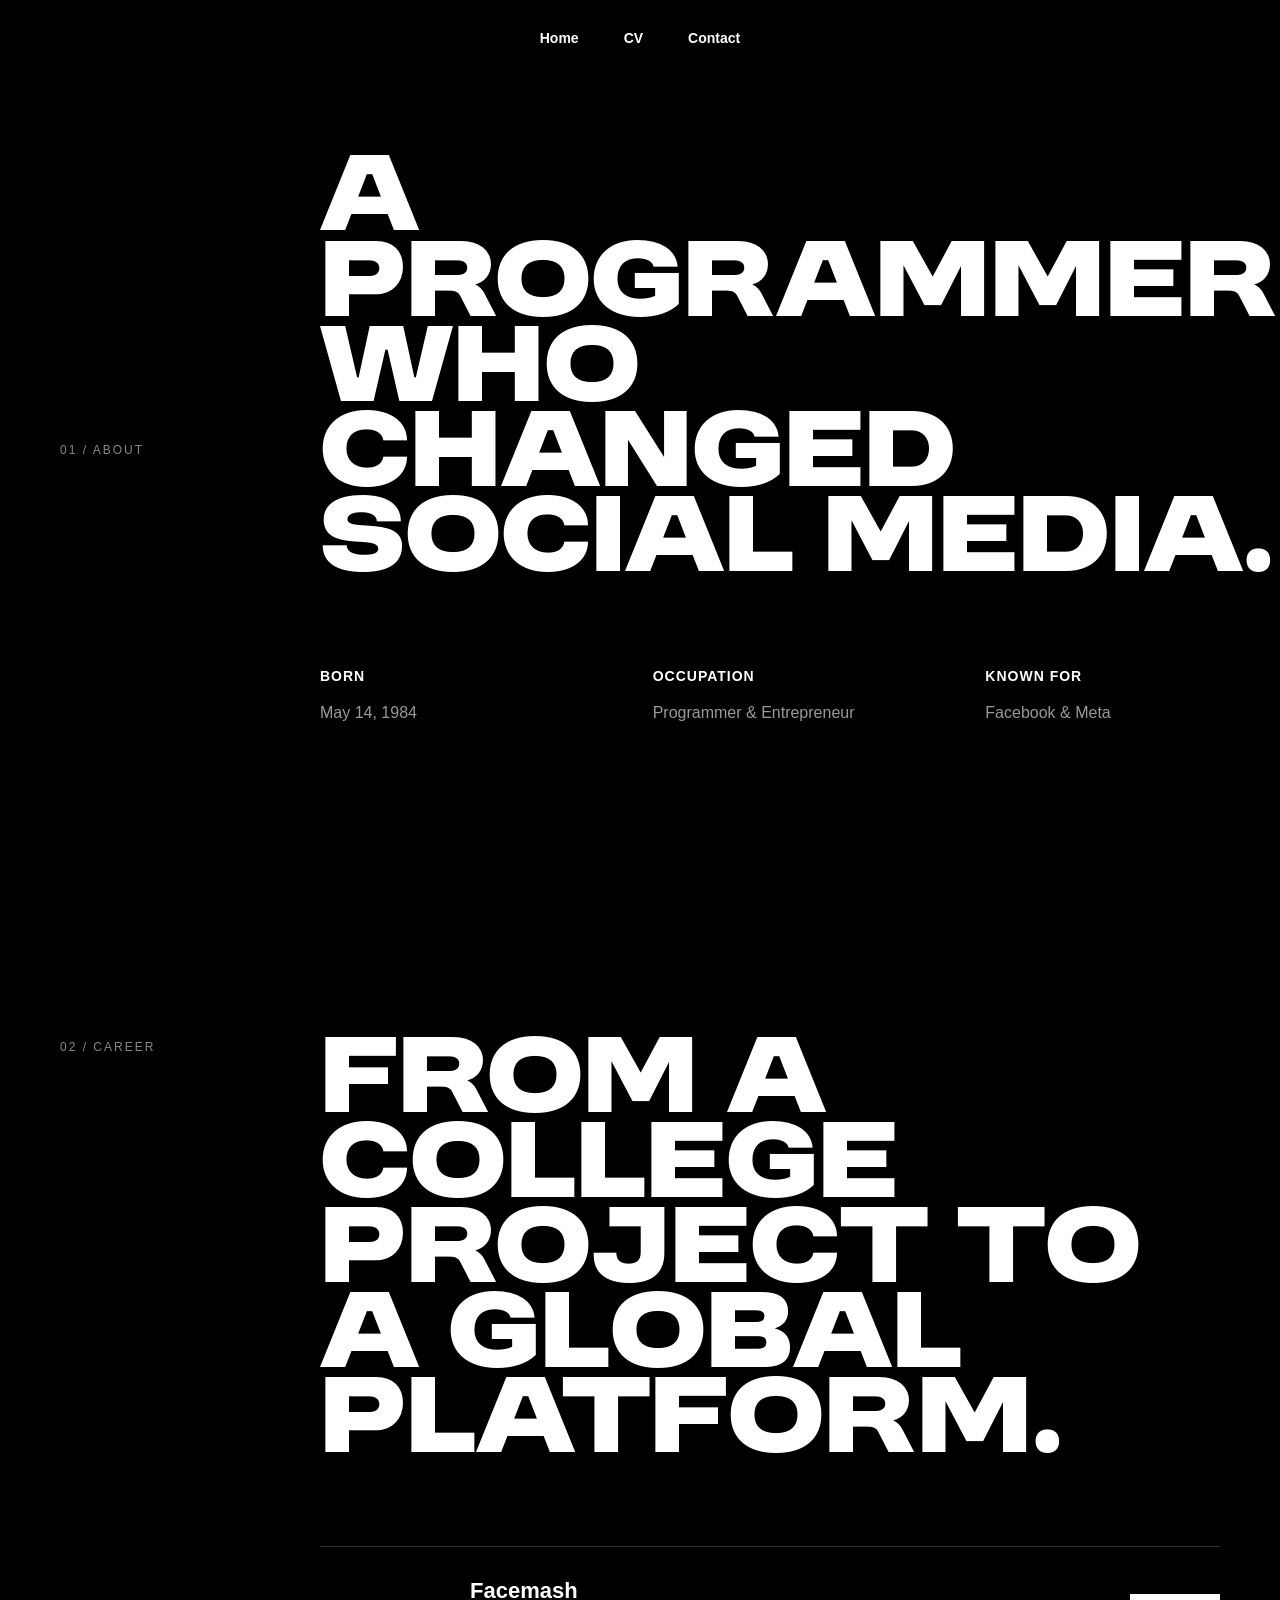
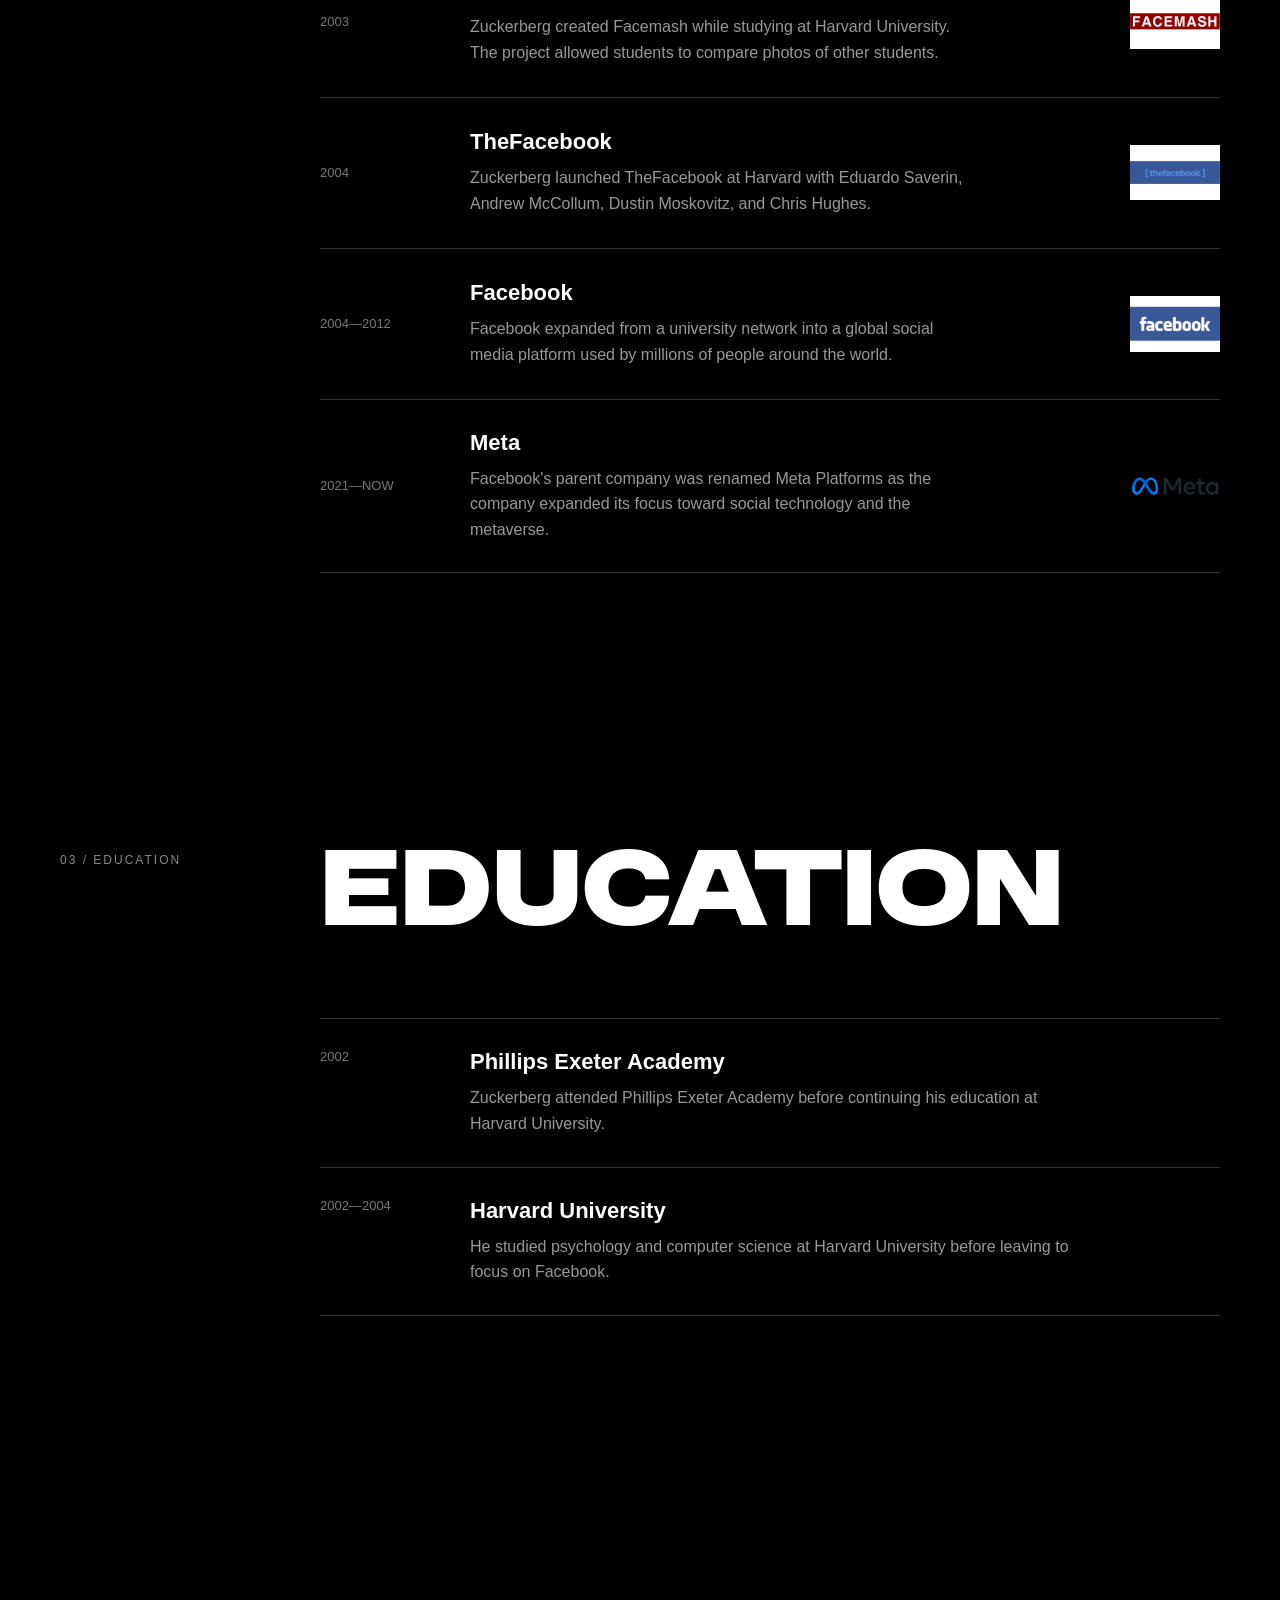
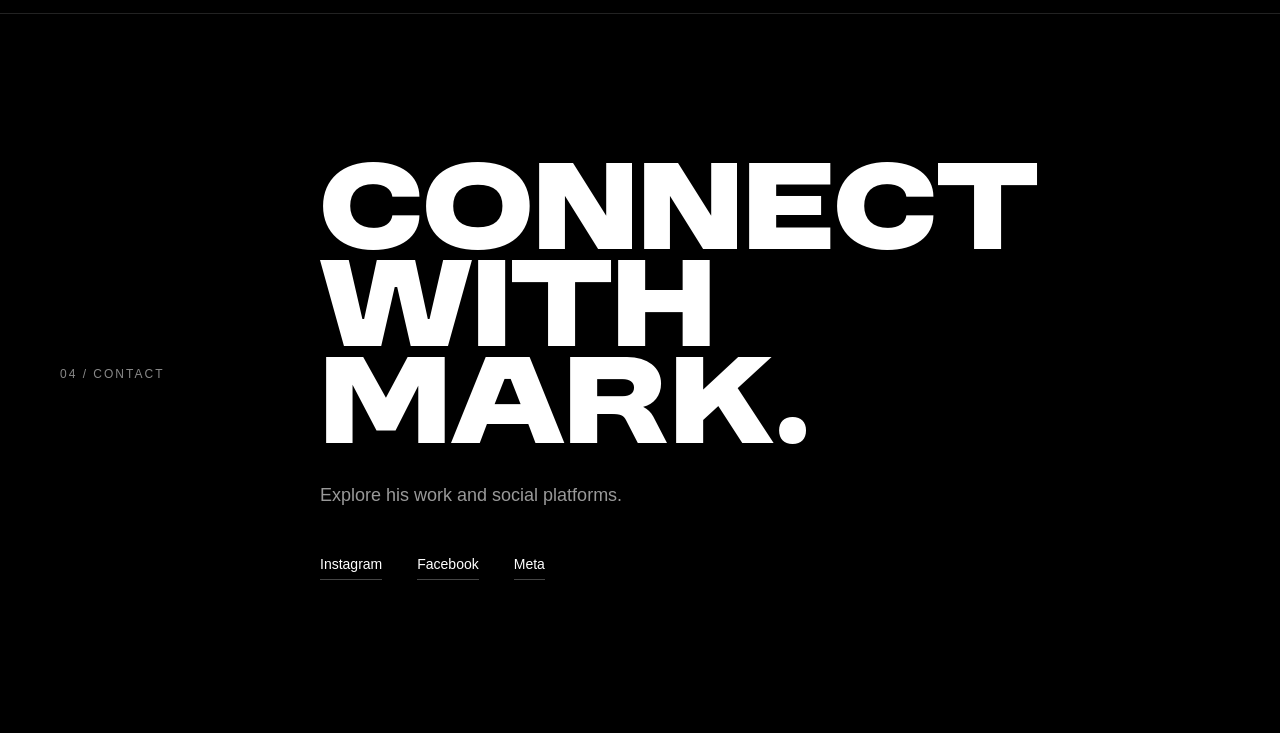
==== commit ffde4367: "update lagi" ====
--- a/cv.html
+++ b/cv.html
@@ -18,226 +18,368 @@
 </head>
 
 <body>
+
     <!-- NAVBAR -->
     <header>
         <nav>
             <ul id="nav">
+
                 <li>
                     <a href="index.html#home">Home</a>
                 </li>
+
                 <li>
                     <a href="cv.html">CV</a>
                 </li>
+
                 <li>
                     <a href="#contact">Contact</a>
                 </li>
+
             </ul>
         </nav>
     </header>
 
+
     <main>
+
         <!-- ABOUT -->
         <section id="about">
+
             <div class="section-number">
                 01 / ABOUT
             </div>
+
+
             <div class="about-content">
+
                 <h2>
                     A programmer
-                    <span class="blue-txt">who changed social media.</span>
+                    who changed social media.
                 </h2>
+
+
                 <div class="about-grid">
+
                     <div>
                         <h3>
                             Born
                         </h3>
+
                         <p>
                             May 14, 1984
                         </p>
                     </div>
+
+
                     <div>
                         <h3>
                             Occupation
                         </h3>
+
                         <p>
                             Programmer & Entrepreneur
                         </p>
                     </div>
+
+
                     <div>
                         <h3>
                             Known For
                         </h3>
+
                         <p>
                             Facebook & Meta
                         </p>
                     </div>
-                </div>
-            </div>
+
+                </div>
+
+            </div>
+
         </section>
+
+
         <!-- CAREER -->
         <section id="career">
+
             <div class="section-number">
                 02 / CAREER
             </div>
+
+
             <div class="career-content">
+
                 <h2>
                     From a college project
-                    <span class="blue-txt">to a global platform.</span>
+                    to a global platform.
                 </h2>
+
+
                 <!-- FACEMASH -->
                 <div class="timeline-item">
+
                     <span class="year">
                         2003
                     </span>
+
+
                     <div class="career-text">
+
                         <h3>
                             Facemash
                         </h3>
+
                         <p>
                             Zuckerberg created Facemash while studying
                             at Harvard University. The project allowed
                             students to compare photos of other students.
                         </p>
-                    </div>
+
+                    </div>
+
+
                     <div class="timeline-images">
-                        <img src="./images/facemash.jpg"alt="Facemash">
-                    </div>
-                </div>
+
+                        <img
+                            src="./images/facemash.jpg"
+                            alt="Facemash"
+                        >
+
+                    </div>
+
+                </div>
+
+
                 <!-- THEFACEBOOK -->
                 <div class="timeline-item">
+
                     <span class="year">
                         2004
                     </span>
+
+
                     <div class="career-text">
+
                         <h3>
                             TheFacebook
                         </h3>
+
                         <p>
                             Zuckerberg launched TheFacebook at Harvard
                             with Eduardo Saverin, Andrew McCollum,
                             Dustin Moskovitz, and Chris Hughes.
                         </p>
-                    </div>
+
+                    </div>
+
+
                     <div class="timeline-images">
-                        <img src="./images/thefacebook.jpg"alt="TheFacebook">
-                    </div>
-                </div>
+
+                        <img
+                            src="./images/thefacebook.jpg"
+                            alt="TheFacebook"
+                        >
+
+                    </div>
+
+                </div>
+
+
                 <!-- FACEBOOK -->
                 <div class="timeline-item">
 
                     <span class="year">
                         2004—2012
                     </span>
+
+
                     <div class="career-text">
+
                         <h3>
                             Facebook
                         </h3>
+
                         <p>
                             Facebook expanded from a university network
                             into a global social media platform used
                             by millions of people around the world.
                         </p>
-                    </div>
+
+                    </div>
+
+
                     <div class="timeline-images">
-                        <img src="./images/facebook.jpg"alt="Facebook">
-                    </div>
-                </div>
+
+                        <img
+                            src="./images/facebook.jpg"
+                            alt="Facebook"
+                        >
+
+                    </div>
+
+                </div>
+
+
                 <!-- META -->
                 <div class="timeline-item">
+
                     <span class="year">
                         2021—NOW
                     </span>
+
+
                     <div class="career-text">
+
                         <h3>
                             Meta
                         </h3>
+
                         <p>
                             Facebook's parent company was renamed Meta
                             Platforms as the company expanded its focus
                             toward social technology and the metaverse.
                         </p>
-                    </div>
+
+                    </div>
+
+
                     <div class="timeline-images">
-                        <img src="./images/meta.png"alt="Meta">
-                    </div>
-                </div>
-            </div>
+
+                        <img
+                            src="./images/meta.png"
+                            alt="Meta"
+                        >
+
+                    </div>
+
+                </div>
+
+            </div>
+
         </section>
+
 
         <!-- EDUCATION -->
         <section id="education">
+
             <div class="section-number">
                 03 / EDUCATION
             </div>
+
+
             <div class="education-content">
+
                 <h2>
                     Education
                 </h2>
+
+
                 <div class="education-grid">
+
                     <div class="education-item">
+
                         <span class="year">
                             2002
                         </span>
+
+
                         <div>
+
                             <h3>
                                 Phillips Exeter Academy
                             </h3>
+
                             <p>
                                 Zuckerberg attended Phillips Exeter
                                 Academy before continuing his education
                                 at Harvard University.
                             </p>
+
                         </div>
-                    </div>
+
+                    </div>
+
+
                     <div class="education-item">
+
                         <span class="year">
                             2002—2004
                         </span>
+
+
                         <div>
+
                             <h3>
                                 Harvard University
                             </h3>
+
                             <p>
                                 He studied psychology and computer
                                 science at Harvard University before
                                 leaving to focus on Facebook.
                             </p>
+
                         </div>
-                    </div>
-                </div>
-            </div>
+
+                    </div>
+
+                </div>
+
+            </div>
+
         </section>
+
+
         <!-- CONTACT -->
         <section id="contact">
+
             <div class="section-number">
                 04 / CONTACT
             </div>
+
+
             <div class="contact-content">
+
                 <h2>
-                    Connect <span class="blue-txt">with Mark.</span>
+                    Connect with Mark.
                 </h2>
+
                 <p>
                     Explore his work and social platforms.
                 </p>
+
+
                 <div class="contact-links">
+
                     <a
                         href="https://www.instagram.com/zuck/"
                         target="_blank">
                         Instagram
                     </a>
+
+
                     <a
                         href="https://www.facebook.com/zuck"
                         target="_blank">
                         Facebook
                     </a>
+
+
                     <a
                         href="https://about.meta.com/"
                         target="_blank">
                         Meta
                     </a>
-                </div>
-            </div>
+
+                </div>
+
+            </div>
+
         </section>
+
     </main>
+
 </body>
+
 </html>
--- a/style.css
+++ b/style.css
@@ -23,8 +23,10 @@
 body {
     margin: 0;
     padding: 0;
+
     background-color: black;
     color: white;
+
     font-family: Arial, sans-serif;
 }
 
@@ -34,33 +36,25 @@
 ========================= */
 
 nav {
-    height: 60px;
+    height: 80px;
 
     display: flex;
     align-items: center;
     justify-content: center;
 
-    background-color: rgba(0, 0, 0, 0.75);
+    background-color: rgba(0, 0, 0, 0.3);
 
     backdrop-filter: blur(8px);
 
     position: fixed;
 
-    top: 20px;
-    left: 50%;
-
-    width: auto;
-
-    padding: 0 35px;
-
-    transform: translateX(-50%);
-
-    border: 1px solid rgba(255, 255, 255, 0.15);
-
-    border-radius: 50px;
+    top: 0;
+    left: 0;
+
+    width: 100%;
+
     z-index: 1000;
 }
-
 
 #nav {
     display: flex;
@@ -76,7 +70,6 @@
     list-style: none;
 }
 
-
 #nav a {
     display: inline-block;
 
@@ -92,10 +85,10 @@
     transition: 0.3s;
 }
 
-
 #nav a:hover {
     color: #aaa;
-    border-bottom: 1px solid #1877F2;
+
+    border-bottom: 1px solid white;
 }
 
 
@@ -105,11 +98,17 @@
 
 #home {
     min-height: 100vh;
+
     margin-top: 80px;
+
     padding: 40px 60px;
+
     display: flex;
+
     flex-direction: column;
+
     justify-content: space-between;
+
     background-image:
         linear-gradient(
             to right,
@@ -118,8 +117,11 @@
             rgba(0, 0, 0, 0.15)
         ),
         url("./images/mark.jpg");
+
     background-size: cover;
+
     background-position: center;
+
     background-repeat: no-repeat;
 }
 
@@ -129,42 +131,35 @@
 ========================= */
 
 .hero-title {
+    position: relative;
+
+    height: 600px;
+
+    max-width: 1200px;
+
     width: 100%;
-    max-width: 1400px;
-
-    height: 600px;
 
     margin: auto;
 
-    display: flex;
-    flex-direction: column;
-
-    justify-content: center;
-    align-items: center;
-
     font-family: "Moderniz", sans-serif;
-}
-
-.mark,
+
+    font-size: clamp(60px, 11vw, 160px);
+}
+
+.mark {
+    position: absolute;
+
+    left: -50px;
+
+    top: 120px;
+}
+
 .zuckerberg {
-    width: 80%;
-
-    text-align: left;
-
-    margin: 0;
-}
-
-.mark {
-    font-size: clamp(60px, 9vw, 150px);
-    line-height: 0.85;
-}
-
-.zuckerberg {
-    color: #1877F2;
-
-    font-size: clamp(45px, 8vw, 135px);
-
-    line-height: 0.85;
+    position: absolute;
+
+    right: 0;
+
+    top: 320px;
 }
 
 
@@ -174,12 +169,19 @@
 
 .hero-bottom {
     display: flex;
+
     justify-content: space-between;
+
     align-items: center;
+
     max-width: 1200px;
+
     width: 100%;
+
     margin: auto;
+
     font-size: 12px;
+
     text-transform: uppercase;
 }
 
@@ -190,8 +192,11 @@
 
 .intro {
     min-height: 100vh;
+
     padding: 140px 60px;
+
     display: flex;
+
     align-items: center;
 }
 
@@ -201,8 +206,11 @@
 
 .intro h2 {
     margin: 0 0 50px 0;
+
     font-family: "Moderniz", sans-serif;
+
     font-size: clamp(45px, 7vw, 100px);
+
     line-height: 0.95;
 }
 
@@ -213,18 +221,27 @@
 
 .explore-button {
     display: inline-block;
+
     color: white;
+
     text-decoration: none;
+
     border: 1px solid white;
+
     padding: 15px 30px;
+
     font-size: 13px;
+
     text-transform: uppercase;
+
     letter-spacing: 1px;
+
     transition: 0.3s;
 }
 
 .explore-button:hover {
     background-color: white;
+
     color: black;
 }
 
@@ -235,8 +252,11 @@
 
 .section-number {
     font-size: 12px;
+
     letter-spacing: 2px;
+
     color: #888;
+
     text-transform: uppercase;
 }
 
@@ -247,10 +267,15 @@
 
 #about {
     min-height: 100vh;
+
     padding: 140px 60px;
-    display: grid;
+
+    display: grid;
+
     grid-template-columns: 180px 1fr;
+
     gap: 80px;
+
     align-items: center;
 }
 
@@ -260,27 +285,36 @@
 
 .about-content h2 {
     margin: 0 0 70px 0;
+
     font-family: "Moderniz", sans-serif;
+
     font-size: clamp(45px, 7vw, 100px);
+
     line-height: 0.95;
 }
 
 .about-grid {
     display: grid;
+
     grid-template-columns: repeat(3, 1fr);
+
     gap: 40px;
 }
 
 .about-grid h3 {
     font-size: 14px;
+
     text-transform: uppercase;
+
     letter-spacing: 1px;
 }
 
 .about-grid p {
     color: #999;
+
     line-height: 1.6;
 }
+
 
 /* =========================
    CAREER
@@ -288,200 +322,93 @@
 
 #career {
     min-height: 100vh;
+
     padding: 140px 60px;
-    display: grid;
+
+    display: grid;
+
     grid-template-columns: 180px 1fr;
+
     gap: 80px;
 }
+
 .career-content {
     max-width: 1100px;
 }
+
 .career-content > h2 {
-    margin: 0 0 100px 0;
+    margin: 0 0 80px 0;
+
     font-family: "Moderniz", sans-serif;
+
     font-size: clamp(45px, 7vw, 100px);
+
     line-height: 0.95;
 }
 
-/* =========================
-   VERTICAL TIMELINE
+
+/* =========================
+   TIMELINE
 ========================= */
 
 .timeline-item {
-    position: relative;
-    display: grid;
-    grid-template-columns: 120px 1fr 150px;
-    gap: 40px;
+    display: grid;
+
+    grid-template-columns: 120px 1fr 210px;
+
+    gap: 30px;
+
     align-items: center;
-    padding: 45px 0 45px 40px;
-    border-top: none;
-    /* garis timeline */
-    border-left: 1px solid #444;
-    transition: border-color 0.3s ease;
-}
-/* garis terakhir */
+
+    padding: 30px 0;
+
+    border-top: 1px solid #333;
+}
+
 .timeline-item:last-child {
-    border-bottom: none;
-}
-
-/* =========================
-   TIMELINE DOT
-========================= */
-
-.timeline-item::before {
-    content: "";
-    position: absolute;
-    left: -6px;
-    top: 50%;
-    transform: translateY(-50%);
-    width: 10px;
-    height: 10px;
-    border-radius: 50%;
-    background: #1877F2;
-    border: 2px solid black;
-    box-shadow: 0 0 0 1px #1877F2;
-    transition:
-        transform 0.35s ease,
-        box-shadow 0.35s ease;
-}
-
-.timeline-item {
-    border-left: 1px solid #333;
-    transition: border-color 0.35s ease;
-}
-
-.timeline-item:hover {
-    border-left-color: #1877F2;
-}
-
-/* =========================
-   YEAR
-========================= */
-
-.timeline-item .year {
-    color: #666;
+    border-bottom: 1px solid #333;
+}
+
+.year {
+    color: #777;
+
     font-size: 13px;
-    letter-spacing: 1px;
-    transition:
-        color 0.3s ease,
-        transform 0.3s ease;
-}
-
-/* =========================
-   CAREER TEXT
-========================= */
-
-.career-text {
-    transition:
-        transform 0.3s ease,
-        opacity 0.3s ease;
 }
 
 .career-text h3 {
     margin: 0 0 10px 0;
-    font-size: 24px;
-    transition:
-        color 0.3s ease;
+
+    font-size: 22px;
 }
 
 .career-text p {
     margin: 0;
+
     max-width: 600px;
-    color: #777;
+
+    color: #999;
+
     line-height: 1.6;
-    transition:
-        color 0.3s ease;
-}
-
-
-/* =========================
-   TIMELINE IMAGE
-========================= */
+}
+
+.timeline-images {
+    display: flex;
+
+    justify-content: flex-end;
+
+    gap: 10px;
+}
 
 .timeline-images img {
     width: 90px;
+
     height: 90px;
+
     object-fit: contain;
+
     border-radius: 8px;
-    opacity: 0.45;
-    filter: grayscale(100%);
-    transition:
-        transform 0.4s ease,
-        opacity 0.4s ease,
-        filter 0.4s ease;
-}
-
-.timeline-item:hover .timeline-images img {
-    opacity: 1;
-    filter: grayscale(0);
-    transform: scale(1.08);
-}
-
-
-
-.timeline-item:hover::before {
-    transform: translateY(-50%) scale(1.5);
-
-    box-shadow:
-        0 0 0 5px rgba(24, 119, 242, 0.12),
-        0 0 18px rgba(24, 119, 242, 0.35);
-}
-
-/* =========================
-   MOBILE TIMELINE
-========================= */
-@media (max-width: 768px) {
-
-    #career {
-        padding: 100px 20px;
-        display: block;
-    }
-
-    .career-content > h2 {
-        margin-bottom: 70px;
-        font-size: 45px;
-    }
-
-
-    .timeline-item {
-        display: grid;
-        grid-template-columns: 1fr;
-        gap: 15px;
-        padding: 35px 0 35px 30px;
-        margin-left: 10px;
-        border-left: 1px solid #444;
-    }
-
-    .timeline-item::before {
-        left: -6px;
-        top: 35px;
-        transform: none;
-    }
-
-    .timeline-item:hover::before {
-        transform: scale(1.5);
-    }
-
-    .timeline-item:hover .career-text {
-        transform: translateX(5px);
-    }
-
-
-    .timeline-images {
-        justify-content: flex-start;
-        margin-top: 10px;
-    }
-
-
-    .timeline-images img {
-        width: 80px;
-        height: 80px;
-    }
-}
-
-.blue-txt {
-    color: #1877F2;
-}
+}
+
 
 /* =========================
    EDUCATION
@@ -489,9 +416,13 @@
 
 #education {
     min-height: 100vh;
+
     padding: 140px 60px;
-    display: grid;
+
+    display: grid;
+
     grid-template-columns: 180px 1fr;
+
     gap: 80px;
 }
 
@@ -501,34 +432,47 @@
 
 .education-content h2 {
     margin: 0 0 80px 0;
+
     font-family: "Moderniz", sans-serif;
+
     font-size: clamp(45px, 7vw, 100px);
+
     line-height: 0.95;
 }
 
 .education-grid {
     display: grid;
+
     grid-template-columns: 1fr;
+
     border-top: 1px solid #333;
 }
 
 .education-item {
     display: grid;
+
     grid-template-columns: 120px 1fr;
+
     gap: 30px;
+
     padding: 30px 0;
+
     border-bottom: 1px solid #333;
 }
 
 .education-item h3 {
     margin: 0 0 10px 0;
+
     font-size: 22px;
 }
 
 .education-item p {
     margin: 0;
+
     max-width: 600px;
+
     color: #999;
+
     line-height: 1.6;
 }
 
@@ -539,11 +483,17 @@
 
 #contact {
     min-height: 80vh;
+
     padding: 140px 60px;
-    display: grid;
+
+    display: grid;
+
     grid-template-columns: 180px 1fr;
+
     gap: 80px;
+
     align-items: center;
+
     border-top: 1px solid #222;
 }
 
@@ -553,83 +503,121 @@
 
 .contact-content h2 {
     margin: 0 0 25px 0;
+
     font-family: "Moderniz", sans-serif;
+
     font-size: clamp(50px, 8vw, 110px);
+
     line-height: 0.95;
 }
 
 .contact-content p {
     color: #999;
+
     font-size: 18px;
 }
 
 .contact-links {
     display: flex;
+
     gap: 35px;
+
     margin-top: 50px;
 }
 
 .contact-links a {
     color: white;
+
     text-decoration: none;
+
     font-size: 14px;
+
     padding-bottom: 7px;
+
     border-bottom: 1px solid #444;
+
     transition: 0.3s;
 }
 
 .contact-links a:hover {
     color: #aaa;
+
     border-bottom-color: white;
 }
 
-/* =========================================================
+
+/* =========================
    RESPONSIVE
-========================================================= */
-
-
-/* =========================================================
-   TABLET
-========================================================= */
-
-@media (max-width: 1024px) {
+========================= */
+
+@media (max-width: 768px) {
 
     /* NAVBAR */
 
     nav {
-        width: auto;
-        max-width: calc(100% - 40px);
+        height: 70px;
+
+        padding: 0 20px;
     }
 
     #nav {
-        gap: 28px;
+        gap: 20px;
+    }
+
+    #nav a {
+        font-size: 11px;
     }
 
 
     /* HOME */
 
     #home {
-        padding: 30px 40px;
+        margin-top: 70px;
+
+        padding: 20px;
     }
 
     .hero-title {
-        max-width: 900px;
-        font-size: clamp(55px, 10vw, 110px);
+        height: 500px;
+
+        font-size: 55px;
     }
 
     .mark {
         left: 0;
+
+        top: 100px;
+    }
+
+    .zuckerberg {
+        right: 0;
+
+        top: 280px;
+    }
+
+    .hero-bottom {
+        flex-direction: column;
+
+        align-items: flex-start;
+
+        gap: 15px;
     }
 
 
     /* INTRO */
 
     .intro {
-        padding: 100px 40px;
+        padding: 100px 20px;
+
+        display: flex;
+
+        align-items: center;
     }
 
     .intro h2 {
-        font-size: clamp(45px, 7vw, 80px);
+        margin-bottom: 40px;
+
+        font-size: 50px;
     }
 
 
@@ -639,554 +627,71 @@
     #career,
     #education,
     #contact {
-        padding: 110px 40px;
-        grid-template-columns: 140px 1fr;
-        gap: 50px;
+        padding: 100px 20px;
+
+        display: block;
+    }
+
+    .section-number {
+        margin-bottom: 40px;
     }
 
 
     /* ABOUT */
 
-    .about-content h2,
-    .career-content > h2,
-    .education-content h2 {
-        font-size: clamp(45px, 7vw, 75px);
+    .about-content h2 {
+        margin-bottom: 40px;
+
+        font-size: 45px;
+    }
+
+    .about-grid {
+        grid-template-columns: 1fr;
+
+        gap: 25px;
     }
 
 
     /* CAREER */
 
+    .career-content > h2 {
+        font-size: 45px;
+    }
+
     .timeline-item {
-        grid-template-columns: 100px 1fr 100px;
-        gap: 30px;
-    }
-
-    /* CONTACT */
-
-    .contact-content h2 {
-        font-size: clamp(50px, 8vw, 85px);
-    }
-
-}
-
-
-/* =========================================================
-   MOBILE
-========================================================= */
-
-@media (max-width: 768px) {
-
-    /* =====================================================
-       GLOBAL
-    ===================================================== */
-
-    html {
-        width: 100%;
-        overflow-x: hidden;
-    }
-
-    body {
-        width: 100%;
-        overflow-x: hidden;
-    }
-
-    /* =====================================================
-       NAVBAR
-    ===================================================== */
-
-    nav {
-        top: 12px;
-        left: 50%;
-        width: calc(100% - 30px);
-        max-width: 420px;
-        height: 58px;
-        padding: 0 18px;
-        border-radius: 40px;
-    }
-
-    #nav {
-        width: 100%;
-        display: flex;
-        justify-content: space-between;
-        align-items: center;
-        gap: 10px;
-    }
-
-    #nav a {
-        font-size: 10px;
-        letter-spacing: 0.7px;
-        padding: 7px 3px;
-    }
-
-
-    /* =====================================================
-       HOME
-    ===================================================== */
-    #home {
-        width: 100%;
-        min-height: 100svh;
-        margin-top: 0;
-        padding: 20px;
-        overflow: hidden;
-        display: flex;
-        flex-direction: column;
-        justify-content: space-between;
-        background-position: center;
-    }
-
-
-    /* =====================================================
-       HERO TITLE
-    ===================================================== */
-
-    .hero-title {
-        position: relative;
-        width: 100%;
-        max-width: none;
-        height: 430px;
-        margin: 0;
-        font-size: clamp(42px, 12vw, 70px);
-        overflow: visible;
-    }
-
-
-    /* MARK */
-
-    .mark {
-        left: 0;
-        top: 90px;
-        white-space: nowrap;
-    }
-
-
-    /* ZUCKERBERG */
-    .zuckerberg {
-        right: 0;
-        top: 215px;
-        white-space: nowrap;
-        font-size: clamp(35px, 10.5vw, 62px);
-    }
-
-
-    /* =====================================================
-       HERO BOTTOM
-    ===================================================== */
-
-    .hero-bottom {
-        width: 100%;
-        margin: 0;
-        display: flex;
-        flex-direction: column;
-        align-items: flex-start;
-        justify-content: flex-end;
-        gap: 12px;
-        font-size: 9px;
-        line-height: 1.5;
-    }
-
-    .hero-bottom p {
-        margin: 0;
-        max-width: 260px;
-    }
-
-
-    /* =====================================================
-       INTRO
-    ===================================================== */
-
-    .intro {
-        width: 100%;
-        min-height: 100svh;
-        padding: 80px 20px;
-        display: flex;
-        align-items: center;
-        overflow: hidden;
-    }
-
-    .intro-content {
-        width: 100%;
-        max-width: none;
-    }
-
-    .intro h2 {
-        width: 100%;
-        margin: 0 0 40px;
-        font-size: clamp(38px, 11vw, 58px);
-        line-height: 0.95;
-    }
-
-    .explore-button {
-        padding: 14px 22px;
-        font-size: 10px;
-    }
-
-
-    /* =====================================================
-       GENERAL CV SECTIONS
-    ===================================================== */
-
-    #about,
-    #career,
-    #education,
-    #contact {
-        width: 100%;
-        min-height: auto;
-        padding: 90px 20px;
-        display: block;
-    }
-
-
-    .section-number {
-        margin-bottom: 45px;
-        font-size: 10px;
-        letter-spacing: 1.5px;
-    }
-
-
-    /* =====================================================
-       ABOUT
-    ===================================================== */
-    .about-content {
-        width: 100%;
-    }
-
-    .about-content h2 {
-        width: 100%;
-        margin: 0 0 50px;
-        font-size: clamp(38px, 11vw, 58px);
-        line-height: 0.95;
-    }
-
-    .about-grid {
-        display: grid;
         grid-template-columns: 1fr;
-        gap: 0;
-    }
-
-    .about-grid > div {
-        padding: 22px 0;
-        border-top: 1px solid #222;
-    }
-    .about-grid > div:last-child {
-        border-bottom: 1px solid #222;
-    }
-
-    .about-grid h3 {
-        margin: 0 0 8px;
-        font-size: 11px;
-        letter-spacing: 1px;
-    }
-
-    .about-grid p {
-        margin: 0;
-        font-size: 13px;
-        line-height: 1.5;
-    }
-
-
-    /* =====================================================
-       CAREER
-    ===================================================== */
-    .career-content {
-        width: 100%;
-    }
-
-    .career-content > h2 {
-        width: 100%;
-        margin: 0 0 60px;
-        font-size: clamp(38px, 11vw, 58px);
-        line-height: 0.95;
-    }
-
-    /* TIMELINE */
-    .timeline-item {
-        position: relative;
-        width: calc(100% - 10px);
-        display: grid;
-        grid-template-columns: 1fr;
-        gap: 14px;
-        padding: 35px 0 35px 30px;
-        margin-left: 10px;
-        border: none;
-    }
-
-    /* VERTICAL LINE */
-
-    .timeline-item::after {
-        content: "";
-        position: absolute;
-        left: 0;
-        top: 0;
-        bottom: 0;
-        width: 1px;
-        background: #333;
-        z-index: 0;
-        transition:
-            background 0.35s ease;
-    }
-
-    /* DOT */
-    .timeline-item::before {
-        content: "";
-        position: absolute;
-        left: -5px;
-        top: 35px;
-        width: 10px;
-        height: 10px;
-        transform: none;
-        border-radius: 50%;
-        background: #1877F2;
-        border: 2px solid black;
-        box-shadow:
-            0 0 0 1px #1877F2;
-        z-index: 2;
-        transition:
-            transform 0.35s ease,
-            box-shadow 0.35s ease;
-    }
-
-    /* TIMELINE HOVER */
-    .timeline-item:hover::after {
-        background: #1877F2;
-    }
-
-    .timeline-item:hover::before {
-        transform: scale(1.5);
-        box-shadow:
-            0 0 0 5px rgba(24, 119, 242, 0.12),
-            0 0 18px rgba(24, 119, 242, 0.35);
-    }
-
-
-    /* YEAR */
-    .timeline-item .year {
-        text-align: left;
-        padding: 0;
-        font-size: 11px;
-        color: #777;
-    }
-
-
-    /* TEXT */
-
-    .career-text {
-        padding: 0;
-        width: 100%;
-        transition:
-            transform 0.3s ease;
-    }
-
-    .career-text h3 {
-        margin: 0 0 8px;
-        font-size: 20px;
-    }
-
-    .career-text p {
-        width: 100%;
-        max-width: 100%;
-        margin: 0;
-        font-size: 13px;
-        line-height: 1.6;
-    }
-
-    .timeline-item:hover .career-text {
-        transform: translateX(5px);
-    }
-
-
-    /* IMAGE */
+
+        gap: 15px;
+    }
 
     .timeline-images {
         justify-content: flex-start;
-        margin-top: 10px;
-    }
-
-    .timeline-images img {
-        width: 70px;
-        height: 70px;
-        max-width: 100%;
-    }
-
-
-    /* =====================================================
-       EDUCATION
-    ===================================================== */
-
-    .education-content {
-        width: 100%;
-    }
+    }
+
+
+    /* EDUCATION */
 
     .education-content h2 {
-        margin: 0 0 55px;
-        font-size: clamp(38px, 11vw, 58px);
-        line-height: 0.95;
-    }
-
-    .education-grid {
-        width: 100%;
+        font-size: 45px;
     }
 
     .education-item {
-        display: grid;
         grid-template-columns: 1fr;
-        gap: 12px;
-        padding: 28px 0;
-    }
-
-    .education-item h3 {
-        margin: 0 0 8px;
-        font-size: 19px;
-    }
-
-    .education-item p {
-        max-width: 100%;
-        margin: 0;
-        font-size: 13px;
-        line-height: 1.6;
-    }
-
-
-    /* =====================================================
-       CONTACT
-    ===================================================== */
-
-    #contact {
-        min-height: 90svh;
-        display: flex;
+
+        gap: 10px;
+    }
+
+
+    /* CONTACT */
+
+    .contact-content h2 {
+        font-size: 50px;
+    }
+
+    .contact-links {
         flex-direction: column;
-        justify-content: center;
-        align-items: flex-start;
-    }
-
-    .contact-content {
-        width: 100%;
-    }
-
-    .contact-content h2 {
-        margin: 0 0 20px;
-        font-size: clamp(42px, 12vw, 62px);
-        line-height: 0.95;
-    }
-
-    .contact-content p {
-        max-width: 300px;
-        margin: 0;
-        font-size: 14px;
-        line-height: 1.6;
-    }
-
-    .contact-links {
-        display: flex;
-        flex-direction: column;
-        align-items: flex-start;
+
         gap: 20px;
-        margin-top: 40px;
-    }
-    .contact-links a {
-        font-size: 12px;
-    }
-}
-
-
-/* =========================================================
-   SMALL PHONE
-========================================================= */
-
-@media (max-width: 480px) {
-    /* NAVBAR */
-
-    nav {
-        width: calc(100% - 20px);
-        height: 54px;
-        padding: 0 15px;
-    }
-
-    #nav {
-        gap: 5px;
-    }
-
-    #nav a {
-        font-size: 9px;
-        letter-spacing: 0.4px;
-    }
-
-    /* HOME */
-    #home {
-        padding: 16px;
-    }
-
-    .hero-title {
-        height: 400px;
-        font-size: 43px;
-    }
-
-    .mark {
-        top: 90px;
-    }
-    .zuckerberg {
-        top: 205px;
-        font-size: 37px;
-    }
-    .hero-bottom {
-        font-size: 8px;
-    }
-
-    /* INTRO */
-    .intro {
-        padding: 70px 16px;
-    }
-    .intro h2 {
-        font-size: 40px;
-    }
-
-    /* CV */
-    #about,
-    #career,
-    #education,
-    #contact {
-        padding: 75px 16px;
-    }
-
-    /* ABOUT */
-    .about-content h2 {
-        font-size: 40px;
-    }
-
-    /* CAREER */
-    .career-content > h2 {
-        font-size: 40px;
-
-        margin-bottom: 50px;
-    }
-    .timeline-item {
-        padding-left: 25px;
-
-        padding-top: 30px;
-
-        padding-bottom: 30px;
-    }
-    .timeline-item::before {
-        top: 30px;
-    }
-    .career-text h3 {
-        font-size: 18px;
-    }
-    .career-text p {
-        font-size: 12px;
-    }
-    .timeline-images img {
-        width: 60px;
-        height: 60px;
-    }
-
-    /* EDUCATION */
-    .education-content h2 {
-        font-size: 40px;
-    }
-
-    /* CONTACT */
-    .contact-content h2 {
-        font-size: 42px;
     }
 
 }
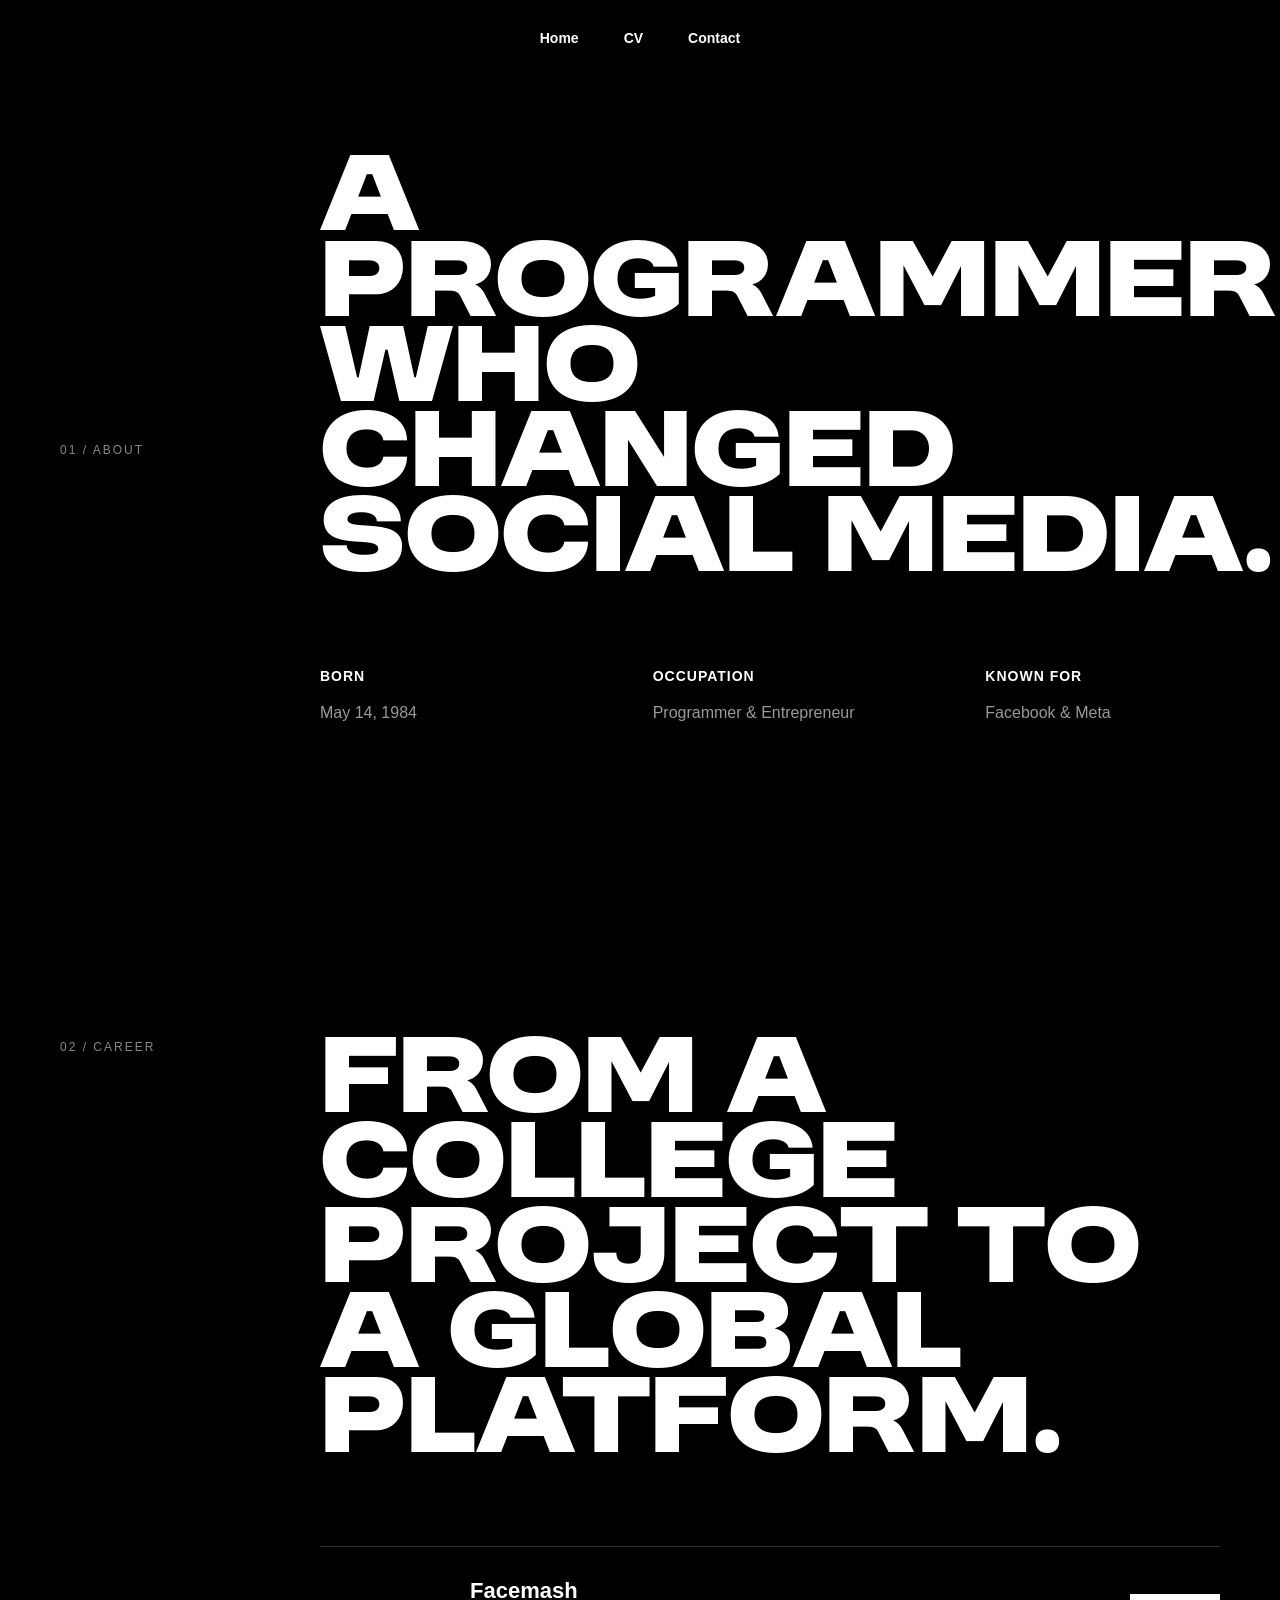
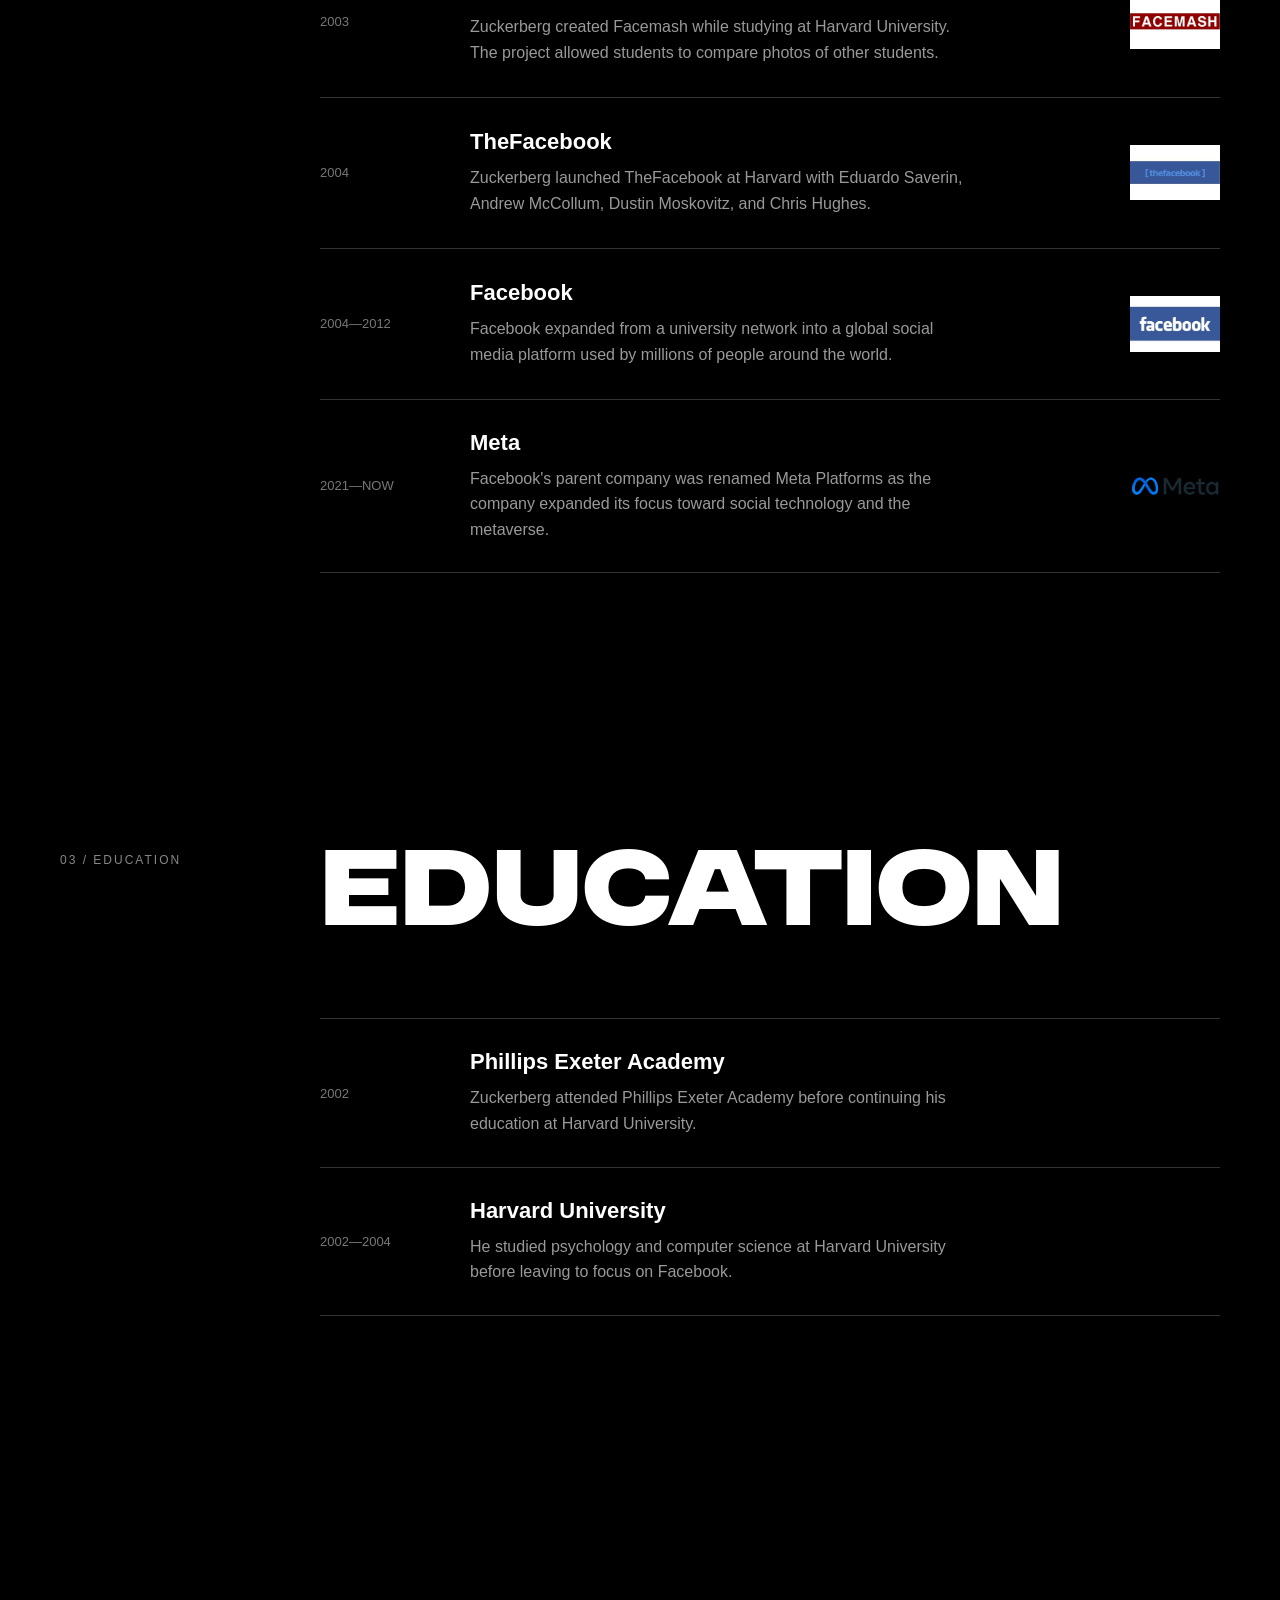
==== commit 38c51307: "final" ====
--- a/cv.html
+++ b/cv.html
@@ -18,368 +18,201 @@
 </head>
 
 <body>
-
     <!-- NAVBAR -->
     <header>
         <nav>
             <ul id="nav">
-
                 <li>
                     <a href="index.html#home">Home</a>
                 </li>
-
                 <li>
                     <a href="cv.html">CV</a>
                 </li>
-
                 <li>
                     <a href="#contact">Contact</a>
                 </li>
-
             </ul>
         </nav>
     </header>
 
-
     <main>
-
         <!-- ABOUT -->
         <section id="about">
-
             <div class="section-number">
                 01 / ABOUT
             </div>
-
-
             <div class="about-content">
-
                 <h2>
                     A programmer
-                    who changed social media.
+                    <span class="blue-txt">who changed social media.</span>
                 </h2>
-
-
                 <div class="about-grid">
-
                     <div>
                         <h3>
                             Born
                         </h3>
-
                         <p>
                             May 14, 1984
                         </p>
                     </div>
-
-
                     <div>
                         <h3>
                             Occupation
                         </h3>
-
                         <p>
                             Programmer & Entrepreneur
                         </p>
                     </div>
-
-
                     <div>
                         <h3>
                             Known For
                         </h3>
-
                         <p>
                             Facebook & Meta
                         </p>
                     </div>
-
-                </div>
-
-            </div>
-
+                </div>
+            </div>
         </section>
-
-
         <!-- CAREER -->
         <section id="career">
-
             <div class="section-number">
                 02 / CAREER
             </div>
-
-
             <div class="career-content">
-
                 <h2>
                     From a college project
-                    to a global platform.
+                    <span class="blue-txt">to a global platform.</span>
                 </h2>
-
-
                 <!-- FACEMASH -->
                 <div class="timeline-item">
-
                     <span class="year">
                         2003
                     </span>
-
-
-                    <div class="career-text">
-
+                    <div class="career-text">
                         <h3>
                             Facemash
                         </h3>
-
                         <p>
                             Zuckerberg created Facemash while studying
                             at Harvard University. The project allowed
                             students to compare photos of other students.
                         </p>
-
-                    </div>
-
-
-                    <div class="timeline-images">
-
-                        <img
-                            src="./images/facemash.jpg"
-                            alt="Facemash"
-                        >
-
-                    </div>
-
-                </div>
-
-
+                    </div>
+                    <div class="timeline-images">
+                        <img src="./images/facemash.jpg"alt="Facemash">
+                    </div>
+                </div>
                 <!-- THEFACEBOOK -->
                 <div class="timeline-item">
-
                     <span class="year">
                         2004
                     </span>
-
-
-                    <div class="career-text">
-
+                    <div class="career-text">
                         <h3>
                             TheFacebook
                         </h3>
-
                         <p>
                             Zuckerberg launched TheFacebook at Harvard
                             with Eduardo Saverin, Andrew McCollum,
                             Dustin Moskovitz, and Chris Hughes.
                         </p>
-
-                    </div>
-
-
-                    <div class="timeline-images">
-
-                        <img
-                            src="./images/thefacebook.jpg"
-                            alt="TheFacebook"
-                        >
-
-                    </div>
-
-                </div>
-
-
+                    </div>
+                    <div class="timeline-images">
+                        <img src="./images/thefacebook.jpg"alt="TheFacebook">
+                    </div>
+                </div>
                 <!-- FACEBOOK -->
                 <div class="timeline-item">
 
                     <span class="year">
                         2004—2012
                     </span>
-
-
-                    <div class="career-text">
-
+                    <div class="career-text">
                         <h3>
                             Facebook
                         </h3>
-
                         <p>
                             Facebook expanded from a university network
                             into a global social media platform used
                             by millions of people around the world.
                         </p>
-
-                    </div>
-
-
-                    <div class="timeline-images">
-
-                        <img
-                            src="./images/facebook.jpg"
-                            alt="Facebook"
-                        >
-
-                    </div>
-
-                </div>
-
-
+                    </div>
+                    <div class="timeline-images">
+                        <img src="./images/facebook.jpg"alt="Facebook">
+                    </div>
+                </div>
                 <!-- META -->
                 <div class="timeline-item">
-
                     <span class="year">
                         2021—NOW
                     </span>
-
-
-                    <div class="career-text">
-
+                    <div class="career-text">
                         <h3>
                             Meta
                         </h3>
-
                         <p>
                             Facebook's parent company was renamed Meta
                             Platforms as the company expanded its focus
                             toward social technology and the metaverse.
                         </p>
-
-                    </div>
-
-
-                    <div class="timeline-images">
-
-                        <img
-                            src="./images/meta.png"
-                            alt="Meta"
-                        >
-
-                    </div>
-
-                </div>
-
-            </div>
-
+                    </div>
+                    <div class="timeline-images">
+                        <img src="./images/meta.png"alt="Meta">
+                    </div>
+                </div>
+            </div>
         </section>
-
 
         <!-- EDUCATION -->
         <section id="education">
-
             <div class="section-number">
                 03 / EDUCATION
             </div>
 
-
             <div class="education-content">
-
                 <h2>
                     Education
                 </h2>
 
-
-                <div class="education-grid">
-
-                    <div class="education-item">
-
-                        <span class="year">
-                            2002
-                        </span>
-
-
-                        <div>
-
-                            <h3>
-                                Phillips Exeter Academy
-                            </h3>
-
-                            <p>
-                                Zuckerberg attended Phillips Exeter
-                                Academy before continuing his education
-                                at Harvard University.
-                            </p>
-
-                        </div>
-
-                    </div>
-
-
-                    <div class="education-item">
-
-                        <span class="year">
-                            2002—2004
-                        </span>
-
-
-                        <div>
-
-                            <h3>
-                                Harvard University
-                            </h3>
-
-                            <p>
-                                He studied psychology and computer
-                                science at Harvard University before
-                                leaving to focus on Facebook.
-                            </p>
-
-                        </div>
-
-                    </div>
-
-                </div>
-
-            </div>
-
+                <!-- PHILLIPS EXETER ACADEMY -->
+                <div class="timeline-item">
+                    <span class="year">
+                        2002
+                    </span>
+
+                    <div class="career-text">
+                        <h3>
+                            Phillips Exeter Academy
+                        </h3>
+
+                        <p>
+                            Zuckerberg attended Phillips Exeter Academy
+                            before continuing his education at Harvard University.
+                        </p>
+                    </div>
+                </div>
+
+                <!-- HARVARD UNIVERSITY -->
+                <div class="timeline-item">
+                    <span class="year">
+                        2002—2004
+                    </span>
+
+                    <div class="career-text">
+                        <h3>
+                            Harvard University
+                        </h3>
+
+                        <p>
+                            He studied psychology and computer science at Harvard
+                            University before leaving to focus on Facebook.
+                        </p>
+                    </div>
+                </div>
+
+            </div>
         </section>
-
-
-        <!-- CONTACT -->
-        <section id="contact">
-
-            <div class="section-number">
-                04 / CONTACT
-            </div>
-
-
-            <div class="contact-content">
-
-                <h2>
-                    Connect with Mark.
-                </h2>
-
-                <p>
-                    Explore his work and social platforms.
-                </p>
-
-
-                <div class="contact-links">
-
-                    <a
-                        href="https://www.instagram.com/zuck/"
-                        target="_blank">
-                        Instagram
-                    </a>
-
-
-                    <a
-                        href="https://www.facebook.com/zuck"
-                        target="_blank">
-                        Facebook
-                    </a>
-
-
-                    <a
-                        href="https://about.meta.com/"
-                        target="_blank">
-                        Meta
-                    </a>
-
-                </div>
-
-            </div>
-
-        </section>
-
     </main>
-
 </body>
-
 </html>
